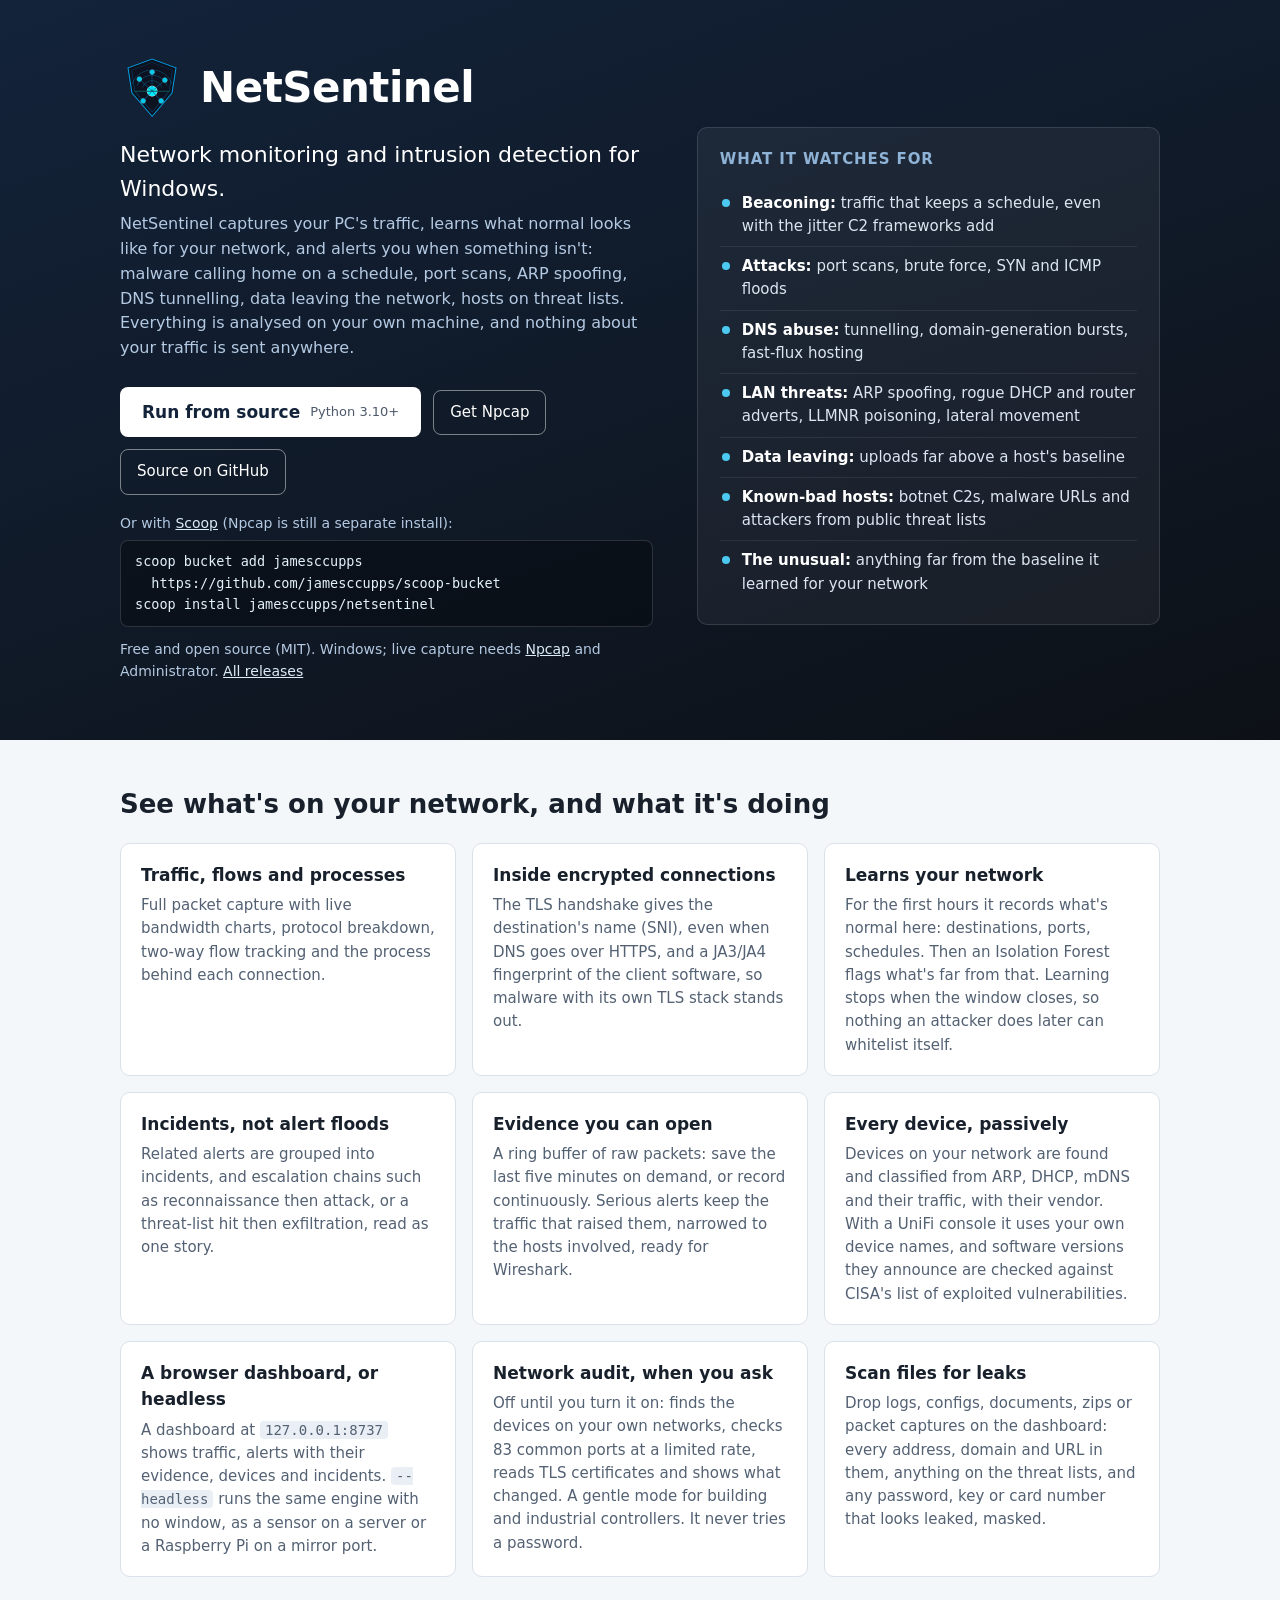
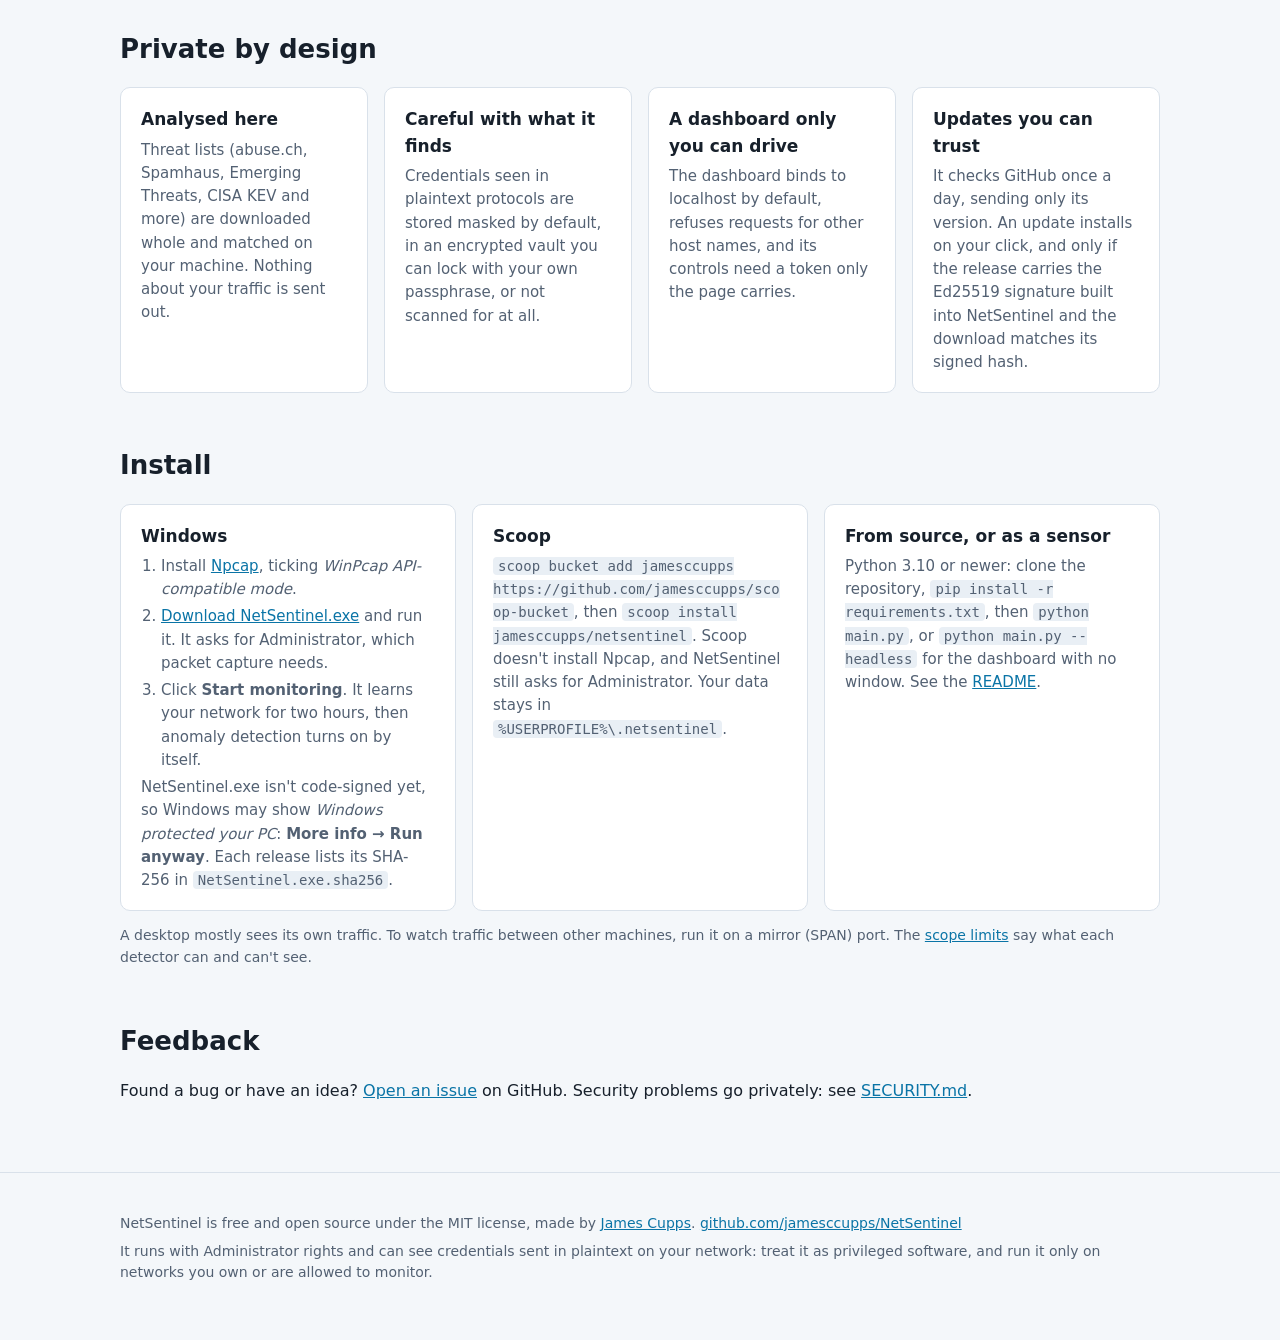
==== site/index.html @ 7d007ed7 "A project page on GitHub Pages NetSentinel was the one app without a website: its siblings each have" ====
<!doctype html>
<html lang="en">
<head>
<meta charset="utf-8">
<meta name="viewport" content="width=device-width, initial-scale=1">
<title>NetSentinel: network monitor and intrusion detection for Windows</title>
<meta name="description" content="NetSentinel is a free, open source network monitor and intrusion detection system for Windows. It captures your traffic, learns what normal looks like and alerts on beaconing, port scans, ARP spoofing, DNS tunnelling, exfiltration and known-bad hosts, with TLS fingerprints, a browser dashboard and PCAP evidence. Everything is analysed on your own machine.">
<link rel="canonical" href="https://jamesccupps.github.io/NetSentinel/">
<meta property="og:type" content="website">
<meta property="og:site_name" content="James Cupps">
<meta property="og:title" content="NetSentinel: network monitor and intrusion detection for Windows">
<meta property="og:description" content="Free and open source: captures your traffic, learns what normal looks like, and alerts on beaconing, scans, spoofing, DNS tunnelling and known-bad hosts. Analysed on your own machine.">
<meta property="og:url" content="https://jamesccupps.github.io/NetSentinel/">
<meta property="og:image" content="https://jamesccupps.github.io/NetSentinel/images/social-preview.png">
<meta property="og:image:width" content="1280">
<meta property="og:image:height" content="640">
<meta property="og:image:alt" content="NetSentinel: network monitor and intrusion detection for Windows">
<meta name="twitter:card" content="summary_large_image">
<link rel="icon" type="image/png" href="images/icon.png">
<link rel="apple-touch-icon" href="images/icon.png">
<meta name="color-scheme" content="light dark">
<script type="application/ld+json">
{
  "@context": "https://schema.org",
  "@type": "SoftwareApplication",
  "name": "NetSentinel",
  "description": "A network monitor and intrusion detection system for Windows: packet capture with protocol, flow and process views, TLS SNI and JA3/JA4 fingerprints, machine-learning anomaly detection on a learned baseline, beaconing detection, rule-based detectors for scans, brute force, floods, DNS tunnelling and exfiltration, LAN threats such as ARP spoofing and rogue DHCP, threat-intelligence feeds matched locally, alert correlation into incidents, PCAP evidence, a browser dashboard and a headless sensor mode.",
  "url": "https://jamesccupps.github.io/NetSentinel/",
  "codeRepository": "https://github.com/jamesccupps/NetSentinel",
  "downloadUrl": "https://github.com/jamesccupps/NetSentinel/releases/latest",
  "applicationCategory": "SecurityApplication",
  "applicationSubCategory": "Intrusion detection",
  "operatingSystem": "Windows",
  "softwareRequirements": "Npcap; Administrator rights for live capture",
  "image": "https://jamesccupps.github.io/NetSentinel/images/social-preview.png",
  "license": "https://opensource.org/licenses/MIT",
  "isAccessibleForFree": true,
  "offers": { "@type": "Offer", "price": "0", "priceCurrency": "USD" },
  "author": { "@type": "Person", "name": "James Cupps", "url": "https://jamesccupps.github.io/" }
}
</script>
<style>
  :root {
    --bg: #f4f7fa; --panel: #ffffff; --text: #17202b; --muted: #536173; --line: #d9e1ea;
    --accent: #0a74a6; --code: #e9eff5; --hero: linear-gradient(160deg, #13233a 0%, #0d1117 100%);
  }
  @media (prefers-color-scheme: dark) {
    :root { --bg: #0f141b; --panel: #171e27; --text: #e3e9f0; --muted: #96a4b5; --line: #263140; --accent: #4cc9f0; --code: #1f2834; }
  }
  * { box-sizing: border-box; }
  html { -webkit-text-size-adjust: 100%; }
  body { margin: 0; background: var(--bg); color: var(--text); font: 16px/1.55 "Segoe UI", system-ui, -apple-system, Ubuntu, "DejaVu Sans", sans-serif; }
  a { color: var(--accent); }
  code { background: var(--code); border-radius: 4px; padding: 1px 5px; font: 14px Consolas, "DejaVu Sans Mono", monospace; overflow-wrap: anywhere; }
  .wrap { max-width: 1080px; margin: 0 auto; padding: 0 20px; }
  header.hero { background: var(--hero); color: #fff; padding: 56px 0 44px; }
  .hero-grid { display: grid; grid-template-columns: minmax(0, 1.15fr) minmax(0, 1fr); gap: 44px; align-items: center; }
  .brand { display: flex; align-items: center; gap: 16px; }
  .brand img { width: 64px; height: 64px; }
  .brand h1 { margin: 0; font-size: 42px; font-weight: 600; letter-spacing: -0.5px; line-height: 1.1; }
  .tagline { font-size: 22px; margin: 18px 0 6px; }
  .facts { color: #b4c9e2; margin: 0 0 26px; }
  .actions { display: flex; flex-wrap: wrap; gap: 12px; align-items: center; }
  .btn { display: inline-flex; align-items: center; gap: 10px; padding: 12px 22px; border-radius: 8px; font-weight: 600;
         text-decoration: none; background: #fff; color: #13233a; font-size: 17px; }
  .btn:hover { background: #e2eef9; }
  .btn.ghost { background: transparent; color: #fff; border: 1px solid rgba(255,255,255,.45); font-weight: 500; font-size: 15px; padding: 10px 16px; }
  .btn.ghost:hover { background: rgba(255,255,255,.1); }
  .btn small { font-weight: 400; opacity: .75; font-size: 13px; }
  .sub { color: #b4c9e2; font-size: 14px; margin-top: 12px; }
  .sub a { color: #dcebf9; }
  .scoop { margin-top: 18px; }
  .scoop p { color: #b4c9e2; font-size: 14px; margin: 0 0 6px; }
  .scoop a { color: #dcebf9; }
  .scoop .cmds { padding: 10px 14px; border-radius: 8px; background: rgba(0,0,0,.3); border: 1px solid rgba(255,255,255,.14); }
  /* One command a line; a long one wraps with a hanging indent, so the URL reads as part of it. */
  .scoop code { display: block; background: none; color: #e3f1fb; padding: 0 0 0 2ch; text-indent: -2ch;
                font: 13.5px/1.6 Consolas, "DejaVu Sans Mono", monospace; }
  .watch { background: rgba(255,255,255,.05); border: 1px solid rgba(255,255,255,.12); border-radius: 10px; padding: 20px 22px; }
  .watch h2 { font-size: 15px; font-weight: 600; text-transform: uppercase; letter-spacing: .06em; color: #8fb3d6; margin: 0 0 12px; }
  .watch ul { list-style: none; margin: 0; padding: 0; }
  .watch li { padding: 8px 0 8px 22px; border-top: 1px solid rgba(255,255,255,.08); position: relative; color: #dbe6f2; font-size: 15px; }
  .watch li:first-child { border-top: 0; }
  .watch li::before { content: ""; position: absolute; left: 2px; top: 15px; width: 8px; height: 8px; border-radius: 50%; background: #4cc9f0; }
  .watch li strong { color: #fff; font-weight: 600; }
  section { padding: 44px 0 8px; }
  h2 { font-size: 26px; margin: 0 0 18px; }
  .grid { display: grid; grid-template-columns: repeat(auto-fit, minmax(250px, 1fr)); gap: 16px; }
  .grid.four { grid-template-columns: repeat(auto-fit, minmax(min(220px, 100%), 1fr)); }
  .card { background: var(--panel); border: 1px solid var(--line); border-radius: 10px; padding: 18px 20px; }
  .card h3 { margin: 0 0 6px; font-size: 17px; }
  .card p { margin: 0; color: var(--muted); font-size: 15px; }
  .card p + p { margin-top: 8px; }
  .note { color: var(--muted); font-size: 14px; margin: 14px 0 0; }
  .install { display: grid; grid-template-columns: repeat(auto-fit, minmax(300px, 1fr)); gap: 16px; }
  .install ol { margin: 6px 0 0; padding-left: 20px; color: var(--muted); font-size: 15px; }
  .install li { margin: 0 0 4px; }
  footer { color: var(--muted); font-size: 14px; padding: 40px 0 50px; border-top: 1px solid var(--line); margin-top: 44px; }
  footer p { margin: 0 0 6px; }
  @media (max-width: 860px) {
    .hero-grid { grid-template-columns: 1fr; }
  }
  @media (max-width: 600px) {
    header.hero { padding: 36px 0 28px; }
    .brand h1 { font-size: 32px; }
    .brand img { width: 52px; height: 52px; }
    .tagline { font-size: 19px; }
  }
</style>
</head>
<body>
<header class="hero">
  <div class="wrap hero-grid">
    <div>
      <div class="brand"><img src="images/icon.png" width="64" height="64" alt=""><h1>NetSentinel</h1></div>
      <p class="tagline">Network monitoring and intrusion detection for Windows.</p>
      <p class="facts">NetSentinel captures your PC's traffic, learns what normal looks like for your network, and alerts you when something isn't: malware calling home on a schedule, port scans, ARP spoofing, DNS tunnelling, data leaving the network, hosts on threat lists. Everything is analysed on your own machine, and nothing about your traffic is sent anywhere.</p>
      <div class="actions">
        <a class="btn" id="primary" href="https://github.com/jamesccupps/NetSentinel/releases/latest/download/NetSentinel.exe">Download for Windows <small id="primary-note">NetSentinel.exe</small></a>
        <a class="btn ghost" href="https://npcap.com/">Get Npcap</a>
        <a class="btn ghost" href="https://github.com/jamesccupps/NetSentinel">Source on GitHub</a>
      </div>
      <div class="scoop">
        <p>Or with <a href="https://scoop.sh">Scoop</a> (Npcap is still a separate install):</p>
        <div class="cmds"><code>scoop bucket add jamesccupps https://github.com/jamesccupps/scoop-bucket</code><code>scoop install jamesccupps/netsentinel</code></div>
      </div>
      <p class="sub"><span id="version">Free and open source (MIT).</span> Windows; live capture needs <a href="https://npcap.com/">Npcap</a> and Administrator. <a href="https://github.com/jamesccupps/NetSentinel/releases">All releases</a></p>
    </div>
    <div class="watch">
      <h2>What it watches for</h2>
      <ul>
        <li><strong>Beaconing:</strong> traffic that keeps a schedule, even with the jitter C2 frameworks add</li>
        <li><strong>Attacks:</strong> port scans, brute force, SYN and ICMP floods</li>
        <li><strong>DNS abuse:</strong> tunnelling, domain-generation bursts, fast-flux hosting</li>
        <li><strong>LAN threats:</strong> ARP spoofing, rogue DHCP and router adverts, LLMNR poisoning, lateral movement</li>
        <li><strong>Data leaving:</strong> uploads far above a host's baseline</li>
        <li><strong>Known-bad hosts:</strong> botnet C2s, malware URLs and attackers from public threat lists</li>
        <li><strong>The unusual:</strong> anything far from the baseline it learned for your network</li>
      </ul>
    </div>
  </div>
</header>

<main class="wrap">
  <section>
    <h2>See what's on your network, and what it's doing</h2>
    <div class="grid">
      <div class="card"><h3>Traffic, flows and processes</h3><p>Full packet capture with live bandwidth charts, protocol breakdown, two-way flow tracking and the process behind each connection.</p></div>
      <div class="card"><h3>Inside encrypted connections</h3><p>The TLS handshake gives the destination's name (SNI), even when DNS goes over HTTPS, and a JA3/JA4 fingerprint of the client software, so malware with its own TLS stack stands out.</p></div>
      <div class="card"><h3>Learns your network</h3><p>For the first hours it records what's normal here: destinations, ports, schedules. Then an Isolation Forest flags what's far from that. Learning stops when the window closes, so nothing an attacker does later can whitelist itself.</p></div>
      <div class="card"><h3>Incidents, not alert floods</h3><p>Related alerts are grouped into incidents, and escalation chains such as reconnaissance then attack, or a threat-list hit then exfiltration, read as one story.</p></div>
      <div class="card"><h3>Evidence you can open</h3><p>A ring buffer of raw packets: save the last five minutes on demand, or record continuously. Serious alerts keep the traffic that raised them, narrowed to the hosts involved, ready for Wireshark.</p></div>
      <div class="card"><h3>Every device, passively</h3><p>Devices on your network are found and classified from ARP, DHCP, mDNS and their traffic, with their vendor. With a UniFi console it uses your own device names, and software versions they announce are checked against CISA's list of exploited vulnerabilities.</p></div>
      <div class="card"><h3>A browser dashboard, or headless</h3><p>A dashboard at <code>127.0.0.1:8737</code> shows traffic, alerts with their evidence, devices and incidents. <code>--headless</code> runs the same engine with no window, as a sensor on a server or a Raspberry Pi on a mirror port.</p></div>
      <div class="card"><h3>Network audit, when you ask</h3><p>Off until you turn it on: finds the devices on your own networks, checks 83 common ports at a limited rate, reads TLS certificates and shows what changed. A gentle mode for building and industrial controllers. It never tries a password.</p></div>
      <div class="card"><h3>Scan files for leaks</h3><p>Drop logs, configs, documents, zips or packet captures on the dashboard: every address, domain and URL in them, anything on the threat lists, and any password, key or card number that looks leaked, masked.</p></div>
    </div>
  </section>

  <section>
    <h2>Private by design</h2>
    <div class="grid four">
      <div class="card"><h3>Analysed here</h3><p>Threat lists (abuse.ch, Spamhaus, Emerging Threats, CISA KEV and more) are downloaded whole and matched on your machine. Nothing about your traffic is sent out.</p></div>
      <div class="card"><h3>Careful with what it finds</h3><p>Credentials seen in plaintext protocols are stored masked by default, in an encrypted vault you can lock with your own passphrase, or not scanned for at all.</p></div>
      <div class="card"><h3>A dashboard only you can drive</h3><p>The dashboard binds to localhost by default, refuses requests for other host names, and its controls need a token only the page carries.</p></div>
      <div class="card"><h3>Updates you can trust</h3><p>It checks GitHub once a day, sending only its version. An update installs on your click, and only if the release carries the Ed25519 signature built into NetSentinel and the download matches its signed hash.</p></div>
    </div>
  </section>

  <section>
    <h2>Install</h2>
    <div class="install">
      <div class="card" id="windows">
        <h3>Windows</h3>
        <ol>
          <li>Install <a href="https://npcap.com/">Npcap</a>, ticking <em>WinPcap API-compatible mode</em>.</li>
          <li><a href="https://github.com/jamesccupps/NetSentinel/releases/latest/download/NetSentinel.exe">Download NetSentinel.exe</a> and run it. It asks for Administrator, which packet capture needs.</li>
          <li>Click <strong>Start monitoring</strong>. It learns your network for two hours, then anomaly detection turns on by itself.</li>
        </ol>
        <p class="note">NetSentinel.exe isn't code-signed yet, so Windows may show <em>Windows protected your PC</em>: <strong>More info → Run anyway</strong>. Each release lists its SHA-256 in <code>NetSentinel.exe.sha256</code>.</p>
      </div>
      <div class="card" id="scoop">
        <h3>Scoop</h3>
        <p><code>scoop bucket add jamesccupps https://github.com/jamesccupps/scoop-bucket</code>, then <code>scoop install jamesccupps/netsentinel</code>. Scoop doesn't install Npcap, and NetSentinel still asks for Administrator. Your data stays in <code>%USERPROFILE%\.netsentinel</code>.</p>
      </div>
      <div class="card" id="source">
        <h3>From source, or as a sensor</h3>
        <p>Python 3.10 or newer: clone the repository, <code>pip install -r requirements.txt</code>, then <code>python main.py</code>, or <code>python main.py --headless</code> for the dashboard with no window. See the <a href="https://github.com/jamesccupps/NetSentinel#quick-start">README</a>.</p>
      </div>
    </div>
    <p class="note">A desktop mostly sees its own traffic. To watch traffic between other machines, run it on a mirror (SPAN) port. The <a href="https://github.com/jamesccupps/NetSentinel#known-scope-limits">scope limits</a> say what each detector can and can't see.</p>
  </section>

  <section>
    <h2>Feedback</h2>
    <p>Found a bug or have an idea? <a href="https://github.com/jamesccupps/NetSentinel/issues">Open an issue</a> on GitHub. Security problems go privately: see <a href="https://github.com/jamesccupps/NetSentinel/blob/main/SECURITY.md">SECURITY.md</a>.</p>
  </section>
</main>

<footer>
  <div class="wrap">
    <p>NetSentinel is free and open source under the MIT license, made by <a href="https://jamesccupps.github.io/">James Cupps</a>. <a href="https://github.com/jamesccupps/NetSentinel">github.com/jamesccupps/NetSentinel</a></p>
    <p>It runs with Administrator rights and can see credentials sent in plaintext on your network: treat it as privileged software, and run it only on networks you own or are allowed to monitor.</p>
  </div>
</footer>

<script>
(function () {
  // The big button is for a Windows PC. Elsewhere it says so, and a phone gets the release page to send to a PC.
  var ua = navigator.userAgent || "";
  var platform = (navigator.userAgentData && navigator.userAgentData.platform) || navigator.platform || "";
  // (an iPad says it's a Mac, but has a touch screen)
  var phone = /Android|iPhone|iPad|iPod/i.test(ua) || (navigator.userAgentData && navigator.userAgentData.mobile) ||
    (/Mac/i.test(platform) && navigator.maxTouchPoints > 1);
  var windows = /Win/i.test(platform + " " + ua) && !phone;
  var primary = document.getElementById("primary"), note = document.getElementById("primary-note");
  if (phone) {
    primary.href = "https://github.com/jamesccupps/NetSentinel/releases/latest";
    primary.firstChild.nodeValue = "Get it for your PC ";
    note.textContent = "Windows";
  } else if (!windows) {
    primary.href = "https://github.com/jamesccupps/NetSentinel#quick-start";
    primary.firstChild.nodeValue = "Run from source ";
    note.textContent = "Python 3.10+";
  }
  // The latest version, from GitHub (the page works without it).
  try {
    fetch("https://api.github.com/repos/jamesccupps/NetSentinel/releases/latest").then(function (r) { return r.ok ? r.json() : null; }).then(function (d) {
      if (d && d.tag_name) document.getElementById("version").textContent = "Version " + d.tag_name.replace(/^v/, "") + ", free and open source (MIT).";
    }).catch(function () {});
  } catch (e) {}
})();
</script>
</body>
</html>
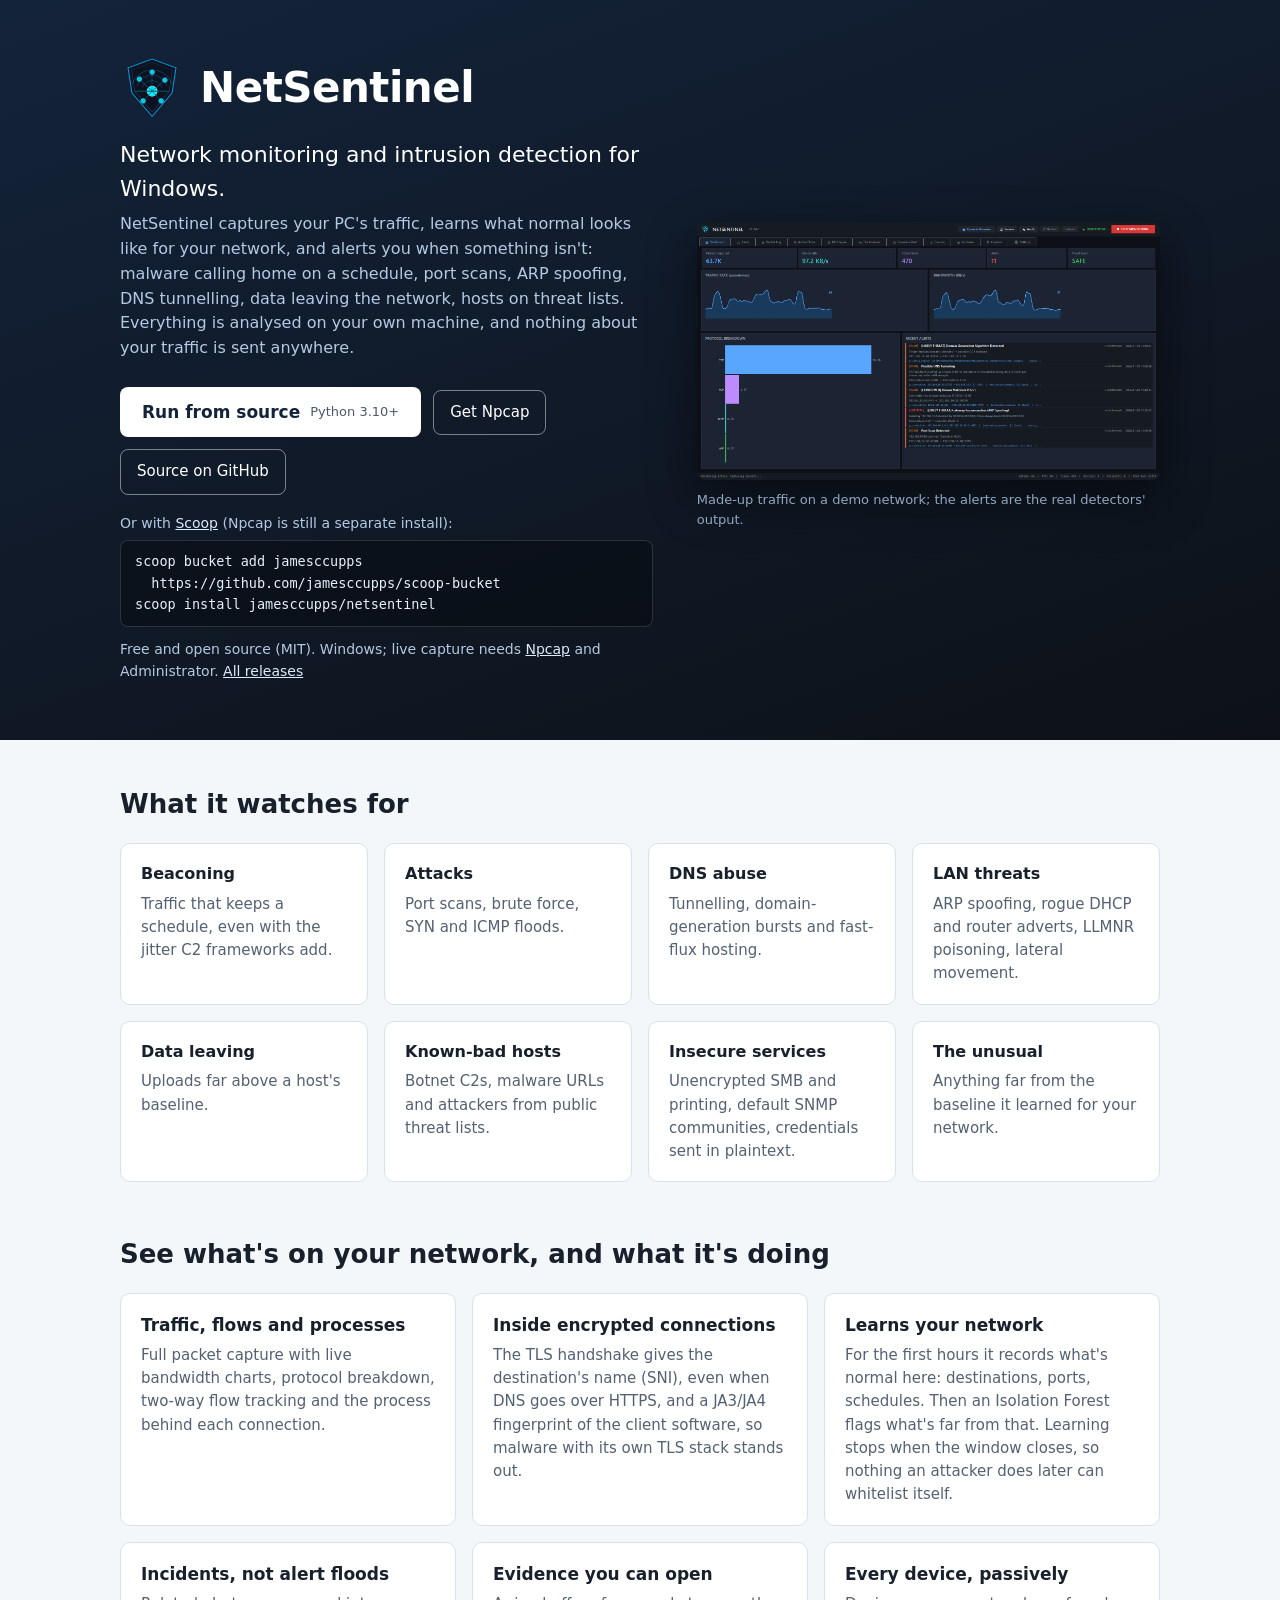
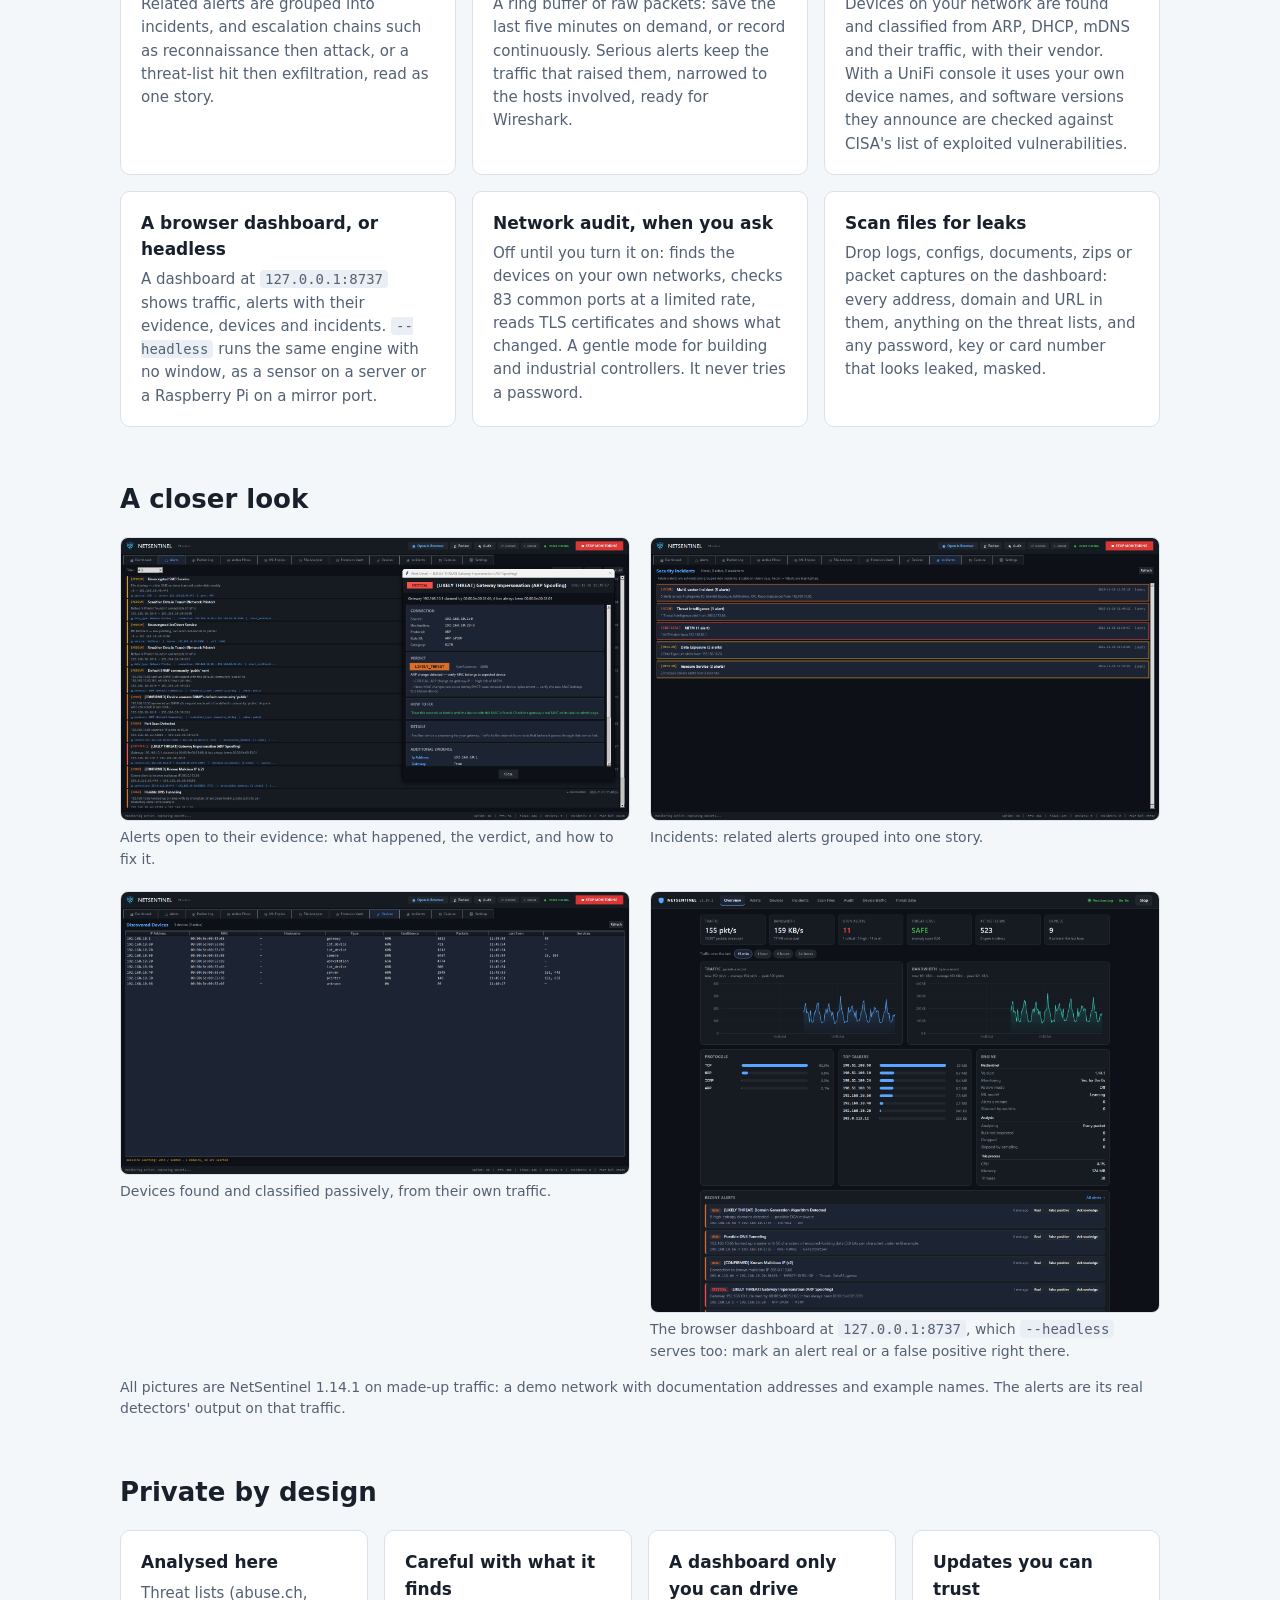
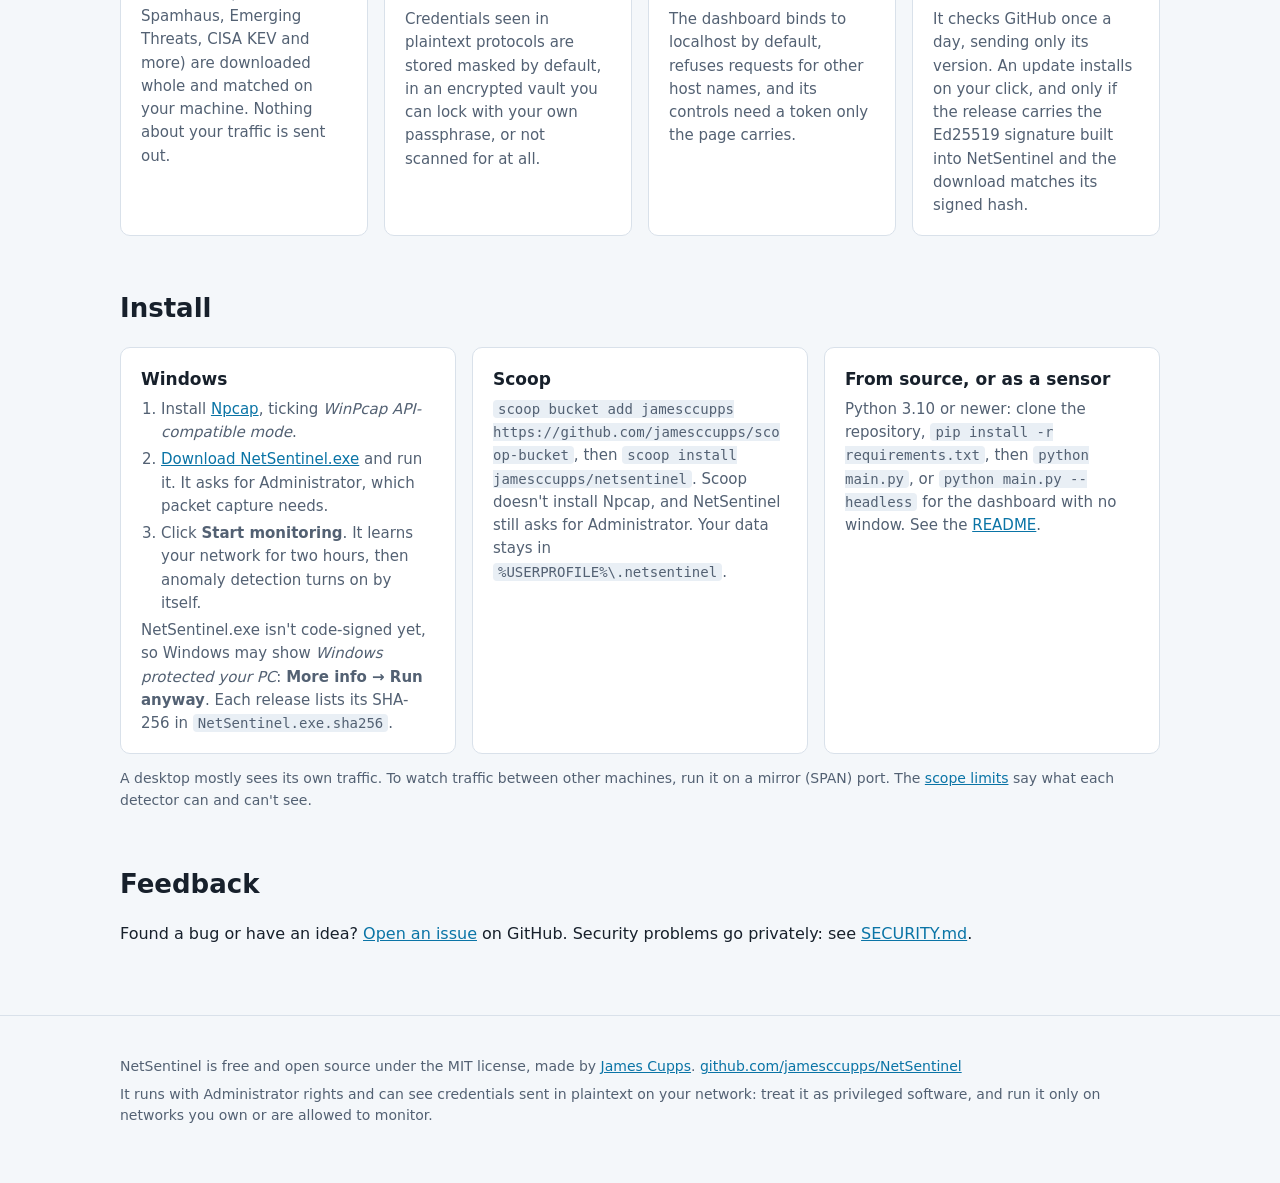
==== commit 995acd67: "Site: the screenshots The page had none: the README's only one was the 1.0 dashboard with nothing ru" ====
--- a/site/index.html
+++ b/site/index.html
@@ -3,8 +3,9 @@
 <head>
 <meta charset="utf-8">
 <meta name="viewport" content="width=device-width, initial-scale=1">
-<title>NetSentinel: network monitor and intrusion detection for Windows</title>
-<meta name="description" content="NetSentinel is a free, open source network monitor and intrusion detection system for Windows. It captures your traffic, learns what normal looks like and alerts on beaconing, port scans, ARP spoofing, DNS tunnelling, exfiltration and known-bad hosts, with TLS fingerprints, a browser dashboard and PCAP evidence. Everything is analysed on your own machine.">
+<title>NetSentinel: network intrusion detection for Windows</title>
+<meta name="description" content="Free, open source network monitor and intrusion detection for Windows: learns your traffic and alerts on beaconing, scans, ARP spoofing and DNS tunnelling.">
+<meta name="theme-color" content="#13233a">
 <link rel="canonical" href="https://jamesccupps.github.io/NetSentinel/">
 <meta property="og:type" content="website">
 <meta property="og:site_name" content="James Cupps">
@@ -33,6 +34,7 @@
   "operatingSystem": "Windows",
   "softwareRequirements": "Npcap; Administrator rights for live capture",
   "image": "https://jamesccupps.github.io/NetSentinel/images/social-preview.png",
+  "screenshot": "https://jamesccupps.github.io/NetSentinel/images/dashboard-dark.png",
   "license": "https://opensource.org/licenses/MIT",
   "isAccessibleForFree": true,
   "offers": { "@type": "Offer", "price": "0", "priceCurrency": "USD" },
@@ -76,14 +78,15 @@
   /* One command a line; a long one wraps with a hanging indent, so the URL reads as part of it. */
   .scoop code { display: block; background: none; color: #e3f1fb; padding: 0 0 0 2ch; text-indent: -2ch;
                 font: 13.5px/1.6 Consolas, "DejaVu Sans Mono", monospace; }
-  .watch { background: rgba(255,255,255,.05); border: 1px solid rgba(255,255,255,.12); border-radius: 10px; padding: 20px 22px; }
-  .watch h2 { font-size: 15px; font-weight: 600; text-transform: uppercase; letter-spacing: .06em; color: #8fb3d6; margin: 0 0 12px; }
-  .watch ul { list-style: none; margin: 0; padding: 0; }
-  .watch li { padding: 8px 0 8px 22px; border-top: 1px solid rgba(255,255,255,.08); position: relative; color: #dbe6f2; font-size: 15px; }
-  .watch li:first-child { border-top: 0; }
-  .watch li::before { content: ""; position: absolute; left: 2px; top: 15px; width: 8px; height: 8px; border-radius: 50%; background: #4cc9f0; }
-  .watch li strong { color: #fff; font-weight: 600; }
+  .demo { margin: 0; }
+  .demo img { width: 100%; height: auto; display: block; border-radius: 8px; box-shadow: 0 18px 50px rgba(0,0,0,.45); }
+  .demo figcaption { color: #8fa7c2; font-size: 13px; margin-top: 10px; }
   section { padding: 44px 0 8px; }
+  .watch .card h3 { font-size: 16px; }
+  .shots { display: grid; grid-template-columns: repeat(auto-fit, minmax(min(420px, 100%), 1fr)); gap: 20px; }
+  .shots figure { margin: 0; }
+  .shots img { width: 100%; height: auto; border-radius: 8px; border: 1px solid var(--line); display: block; }
+  .shots figcaption { color: var(--muted); font-size: 14px; margin-top: 6px; }
   h2 { font-size: 26px; margin: 0 0 18px; }
   .grid { display: grid; grid-template-columns: repeat(auto-fit, minmax(250px, 1fr)); gap: 16px; }
   .grid.four { grid-template-columns: repeat(auto-fit, minmax(min(220px, 100%), 1fr)); }
@@ -126,22 +129,28 @@
       </div>
       <p class="sub"><span id="version">Free and open source (MIT).</span> Windows; live capture needs <a href="https://npcap.com/">Npcap</a> and Administrator. <a href="https://github.com/jamesccupps/NetSentinel/releases">All releases</a></p>
     </div>
-    <div class="watch">
-      <h2>What it watches for</h2>
-      <ul>
-        <li><strong>Beaconing:</strong> traffic that keeps a schedule, even with the jitter C2 frameworks add</li>
-        <li><strong>Attacks:</strong> port scans, brute force, SYN and ICMP floods</li>
-        <li><strong>DNS abuse:</strong> tunnelling, domain-generation bursts, fast-flux hosting</li>
-        <li><strong>LAN threats:</strong> ARP spoofing, rogue DHCP and router adverts, LLMNR poisoning, lateral movement</li>
-        <li><strong>Data leaving:</strong> uploads far above a host's baseline</li>
-        <li><strong>Known-bad hosts:</strong> botnet C2s, malware URLs and attackers from public threat lists</li>
-        <li><strong>The unusual:</strong> anything far from the baseline it learned for your network</li>
-      </ul>
-    </div>
+    <figure class="demo">
+      <img src="images/dashboard-dark.png" width="1800" height="1000" alt="NetSentinel's dashboard while monitoring: packets, bandwidth, active flows and alert counts, traffic and bandwidth charts, the protocol breakdown, and recent alerts for DGA domains, DNS tunnelling, a known malicious IP, ARP spoofing and a port scan">
+      <figcaption>Made-up traffic on a demo network; the alerts are the real detectors' output.</figcaption>
+    </figure>
   </div>
 </header>
 
 <main class="wrap">
+  <section class="watch">
+    <h2>What it watches for</h2>
+    <div class="grid four">
+      <div class="card"><h3>Beaconing</h3><p>Traffic that keeps a schedule, even with the jitter C2 frameworks add.</p></div>
+      <div class="card"><h3>Attacks</h3><p>Port scans, brute force, SYN and ICMP floods.</p></div>
+      <div class="card"><h3>DNS abuse</h3><p>Tunnelling, domain-generation bursts and fast-flux hosting.</p></div>
+      <div class="card"><h3>LAN threats</h3><p>ARP spoofing, rogue DHCP and router adverts, LLMNR poisoning, lateral movement.</p></div>
+      <div class="card"><h3>Data leaving</h3><p>Uploads far above a host's baseline.</p></div>
+      <div class="card"><h3>Known-bad hosts</h3><p>Botnet C2s, malware URLs and attackers from public threat lists.</p></div>
+      <div class="card"><h3>Insecure services</h3><p>Unencrypted SMB and printing, default SNMP communities, credentials sent in plaintext.</p></div>
+      <div class="card"><h3>The unusual</h3><p>Anything far from the baseline it learned for your network.</p></div>
+    </div>
+  </section>
+
   <section>
     <h2>See what's on your network, and what it's doing</h2>
     <div class="grid">
@@ -155,6 +164,17 @@
       <div class="card"><h3>Network audit, when you ask</h3><p>Off until you turn it on: finds the devices on your own networks, checks 83 common ports at a limited rate, reads TLS certificates and shows what changed. A gentle mode for building and industrial controllers. It never tries a password.</p></div>
       <div class="card"><h3>Scan files for leaks</h3><p>Drop logs, configs, documents, zips or packet captures on the dashboard: every address, domain and URL in them, anything on the threat lists, and any password, key or card number that looks leaked, masked.</p></div>
     </div>
+  </section>
+
+  <section>
+    <h2>A closer look</h2>
+    <div class="shots">
+      <figure><img src="images/alerts.png" width="1800" height="1000" alt="The Alerts tab with an ARP spoofing alert opened: the connection, a likely-threat verdict, how to fix it, and the evidence" loading="lazy"><figcaption>Alerts open to their evidence: what happened, the verdict, and how to fix it.</figcaption></figure>
+      <figure><img src="images/incidents.png" width="1800" height="1000" alt="The Incidents tab: a multi-vector incident of five alerts, a threat-intelligence hit, a man-in-the-middle alert and two lower-severity groups" loading="lazy"><figcaption>Incidents: related alerts grouped into one story.</figcaption></figure>
+      <figure><img src="images/devices.png" width="1800" height="1000" alt="The Devices tab: nine devices on the demo network with their addresses, type (gateway, camera, printer, server, workstation, IoT), confidence and services" loading="lazy"><figcaption>Devices found and classified passively, from their own traffic.</figcaption></figure>
+      <figure><img src="images/browser-dashboard.png" width="1800" height="1490" alt="The browser dashboard: traffic and bandwidth charts over time, protocols, top talkers, the engine's own CPU and memory, and recent alerts with Real, False positive and Acknowledge buttons" loading="lazy"><figcaption>The browser dashboard at <code>127.0.0.1:8737</code>, which <code>--headless</code> serves too: mark an alert real or a false positive right there.</figcaption></figure>
+    </div>
+    <p class="note">All pictures are NetSentinel 1.14.1 on made-up traffic: a demo network with documentation addresses and example names. The alerts are its real detectors' output on that traffic.</p>
   </section>
 
   <section>
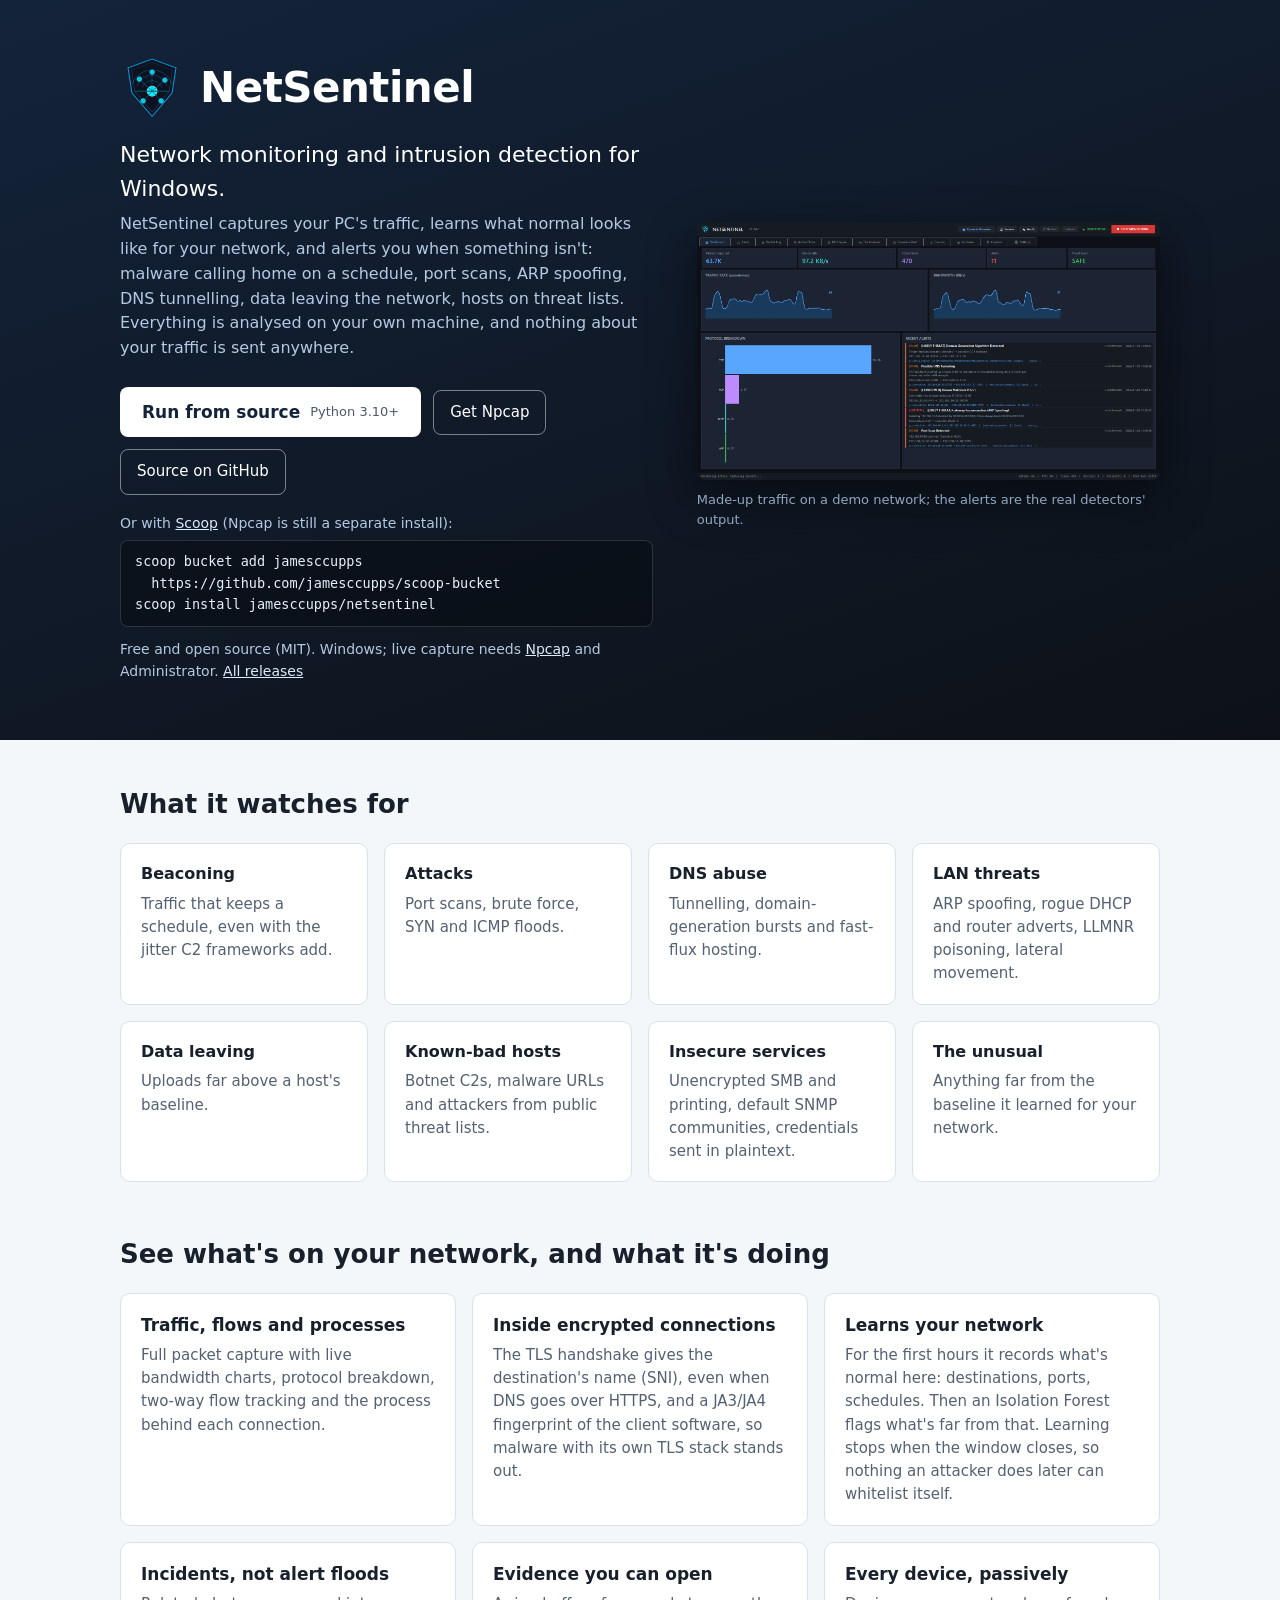
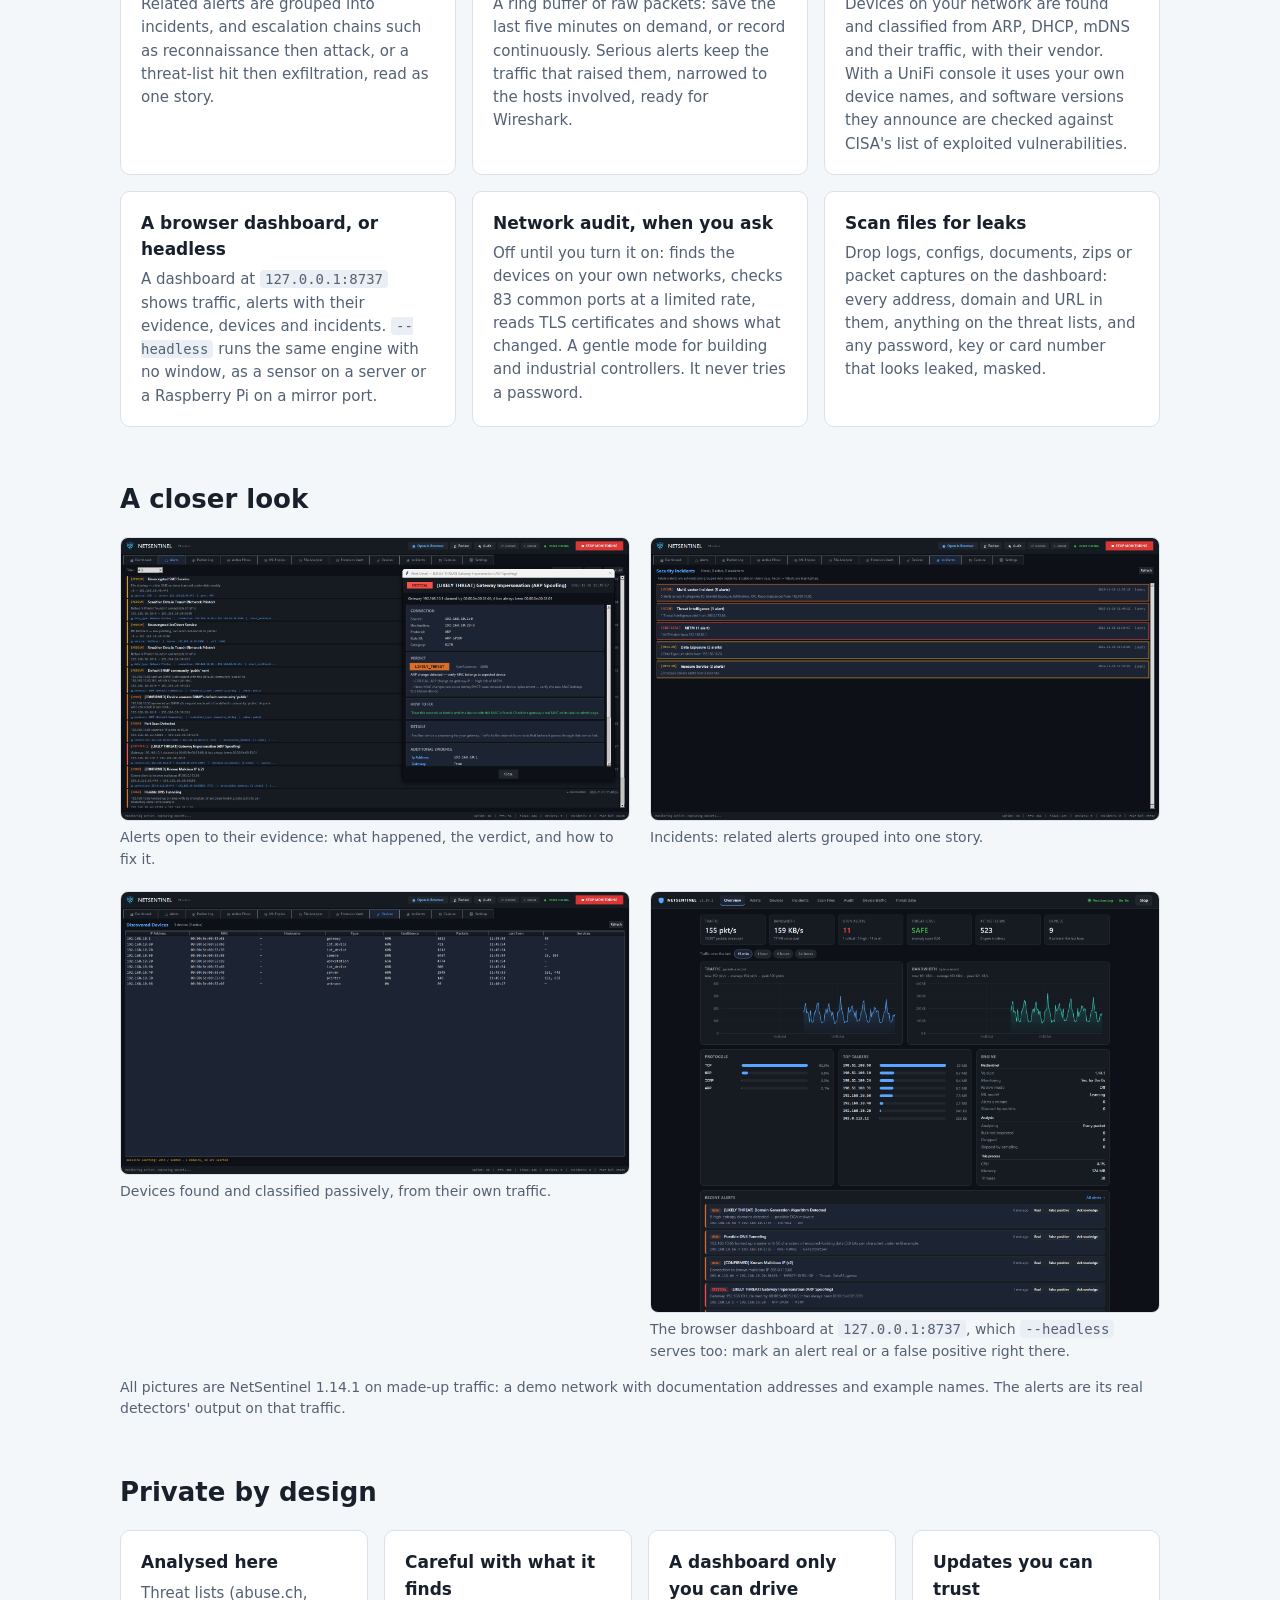
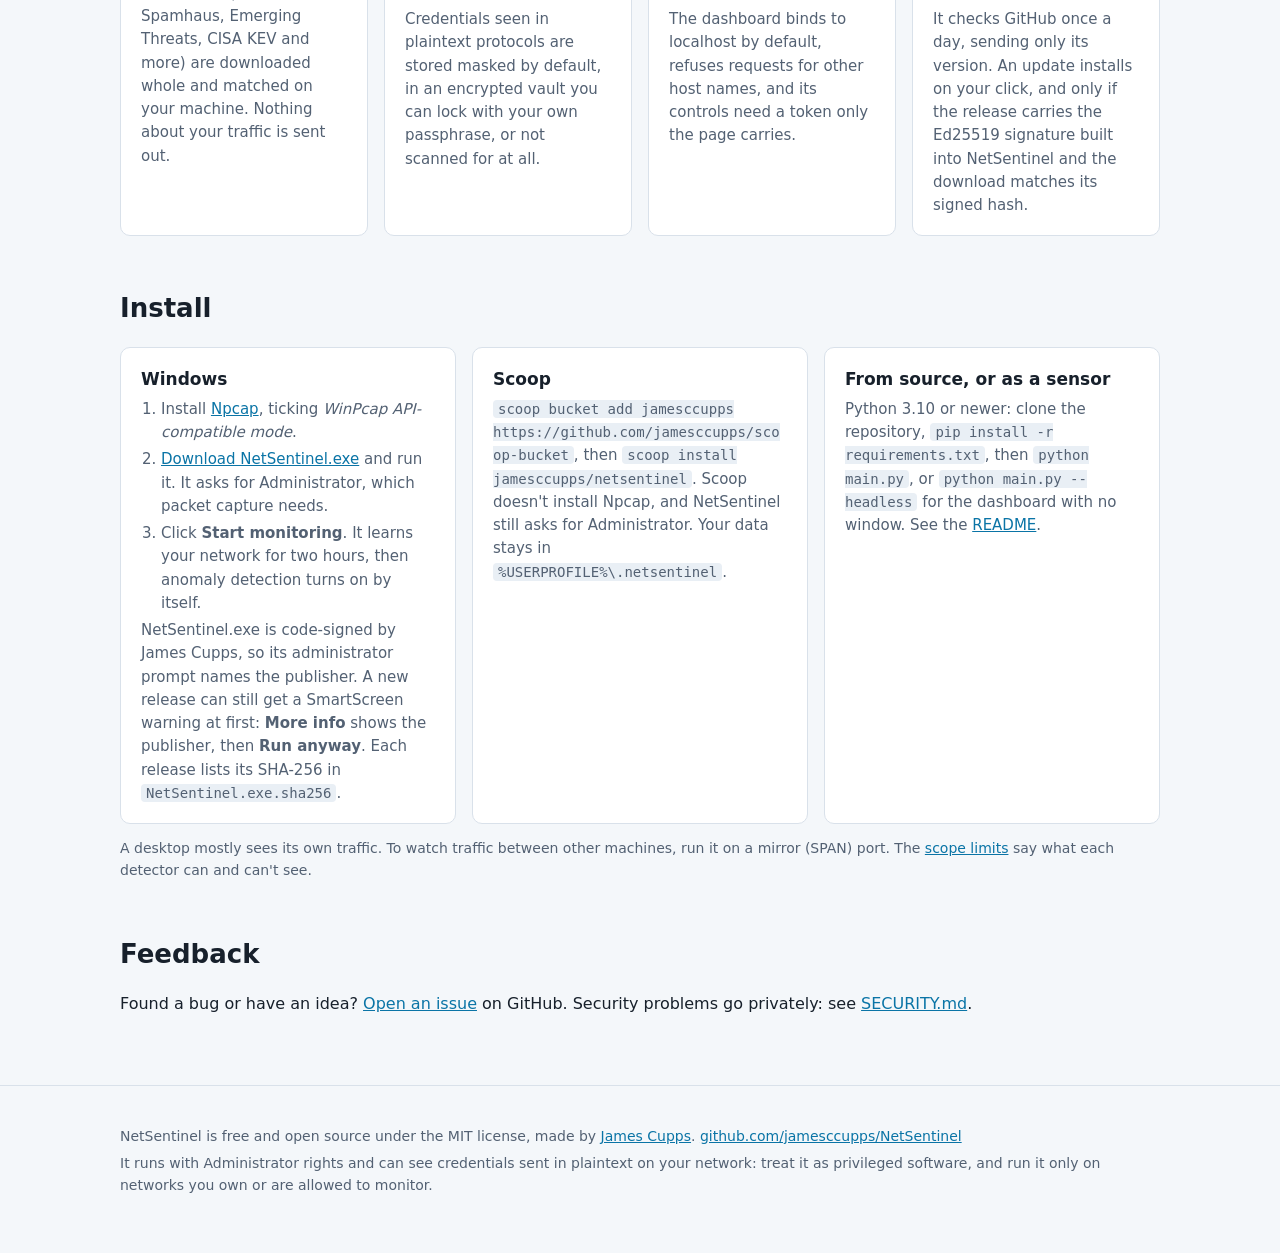
==== commit 1dc36159: "Site: NetSentinel.exe is code-signed (1.14.2) Co-Authored-By: Claude Opus 5.5 <noreply@anthropic.com" ====
--- a/site/index.html
+++ b/site/index.html
@@ -197,7 +197,7 @@
           <li><a href="https://github.com/jamesccupps/NetSentinel/releases/latest/download/NetSentinel.exe">Download NetSentinel.exe</a> and run it. It asks for Administrator, which packet capture needs.</li>
           <li>Click <strong>Start monitoring</strong>. It learns your network for two hours, then anomaly detection turns on by itself.</li>
         </ol>
-        <p class="note">NetSentinel.exe isn't code-signed yet, so Windows may show <em>Windows protected your PC</em>: <strong>More info → Run anyway</strong>. Each release lists its SHA-256 in <code>NetSentinel.exe.sha256</code>.</p>
+        <p class="note">NetSentinel.exe is code-signed by James Cupps, so its administrator prompt names the publisher. A new release can still get a SmartScreen warning at first: <strong>More info</strong> shows the publisher, then <strong>Run anyway</strong>. Each release lists its SHA-256 in <code>NetSentinel.exe.sha256</code>.</p>
       </div>
       <div class="card" id="scoop">
         <h3>Scoop</h3>
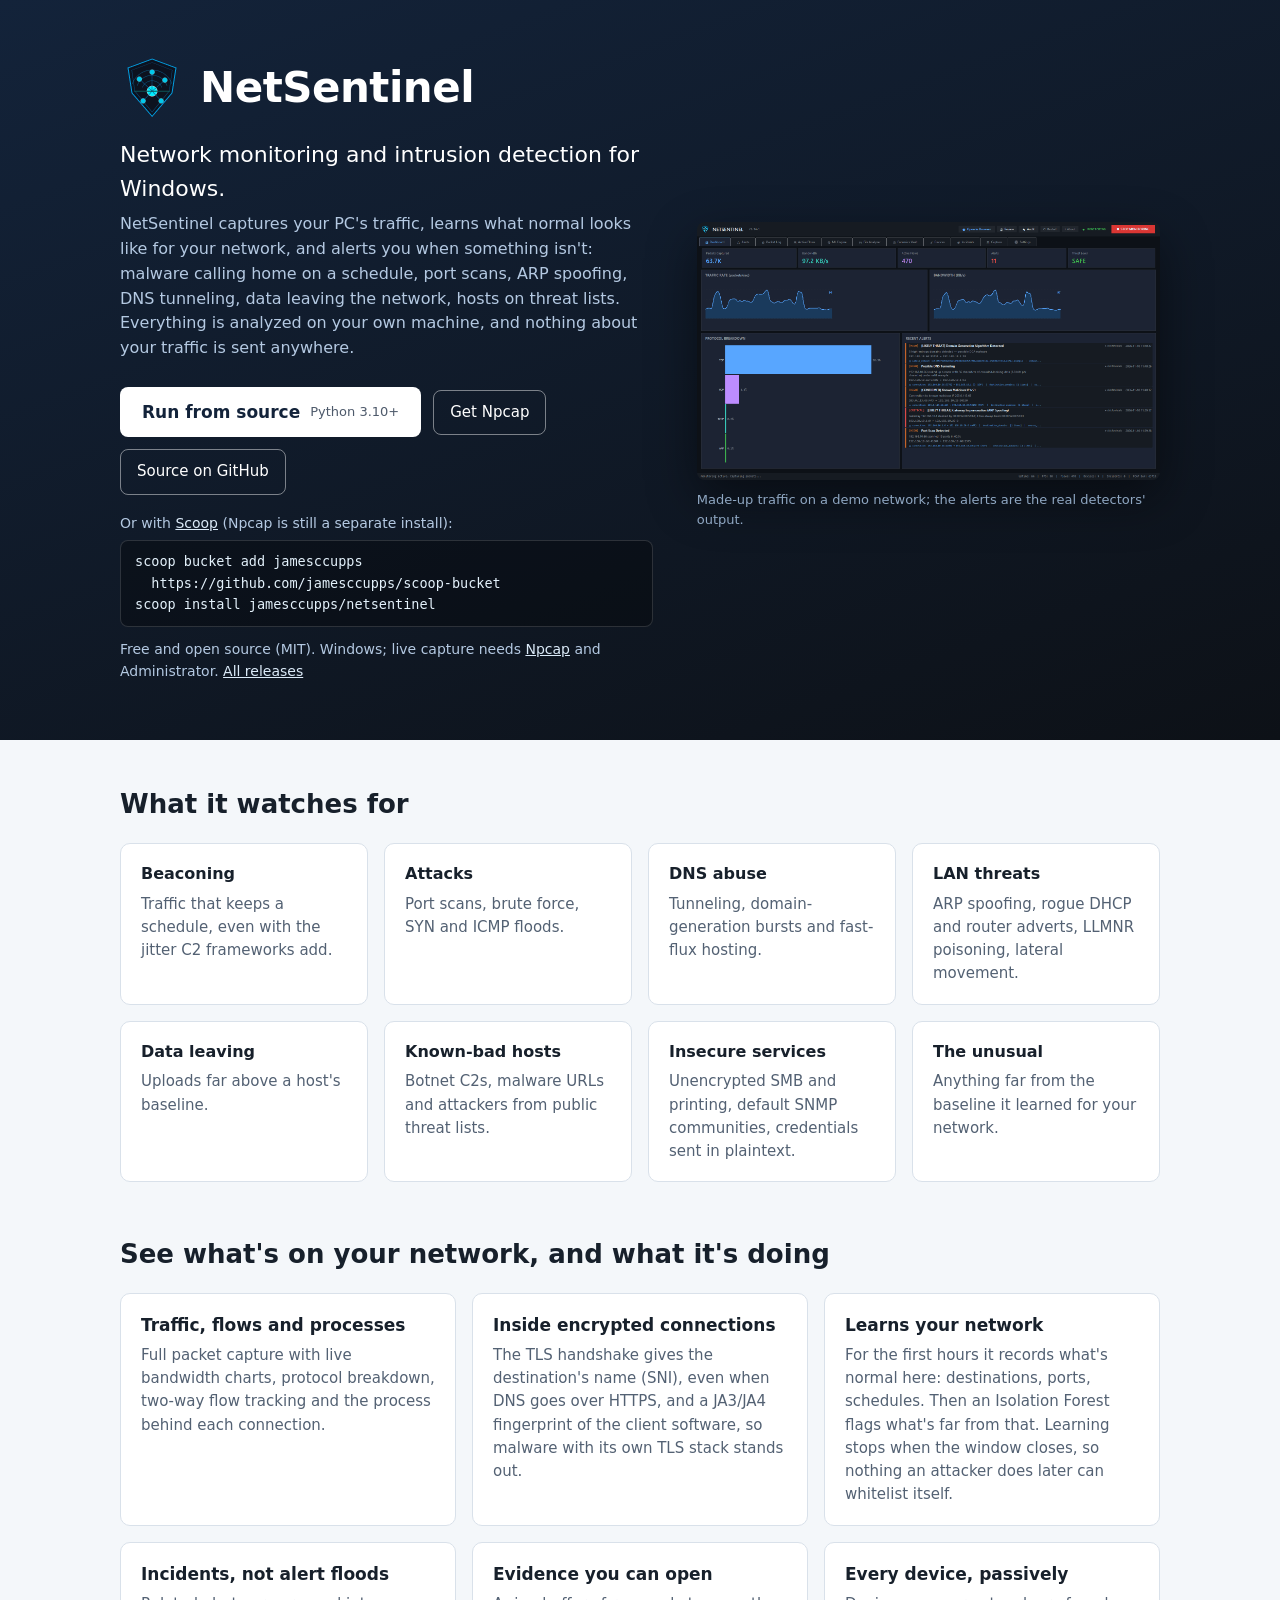
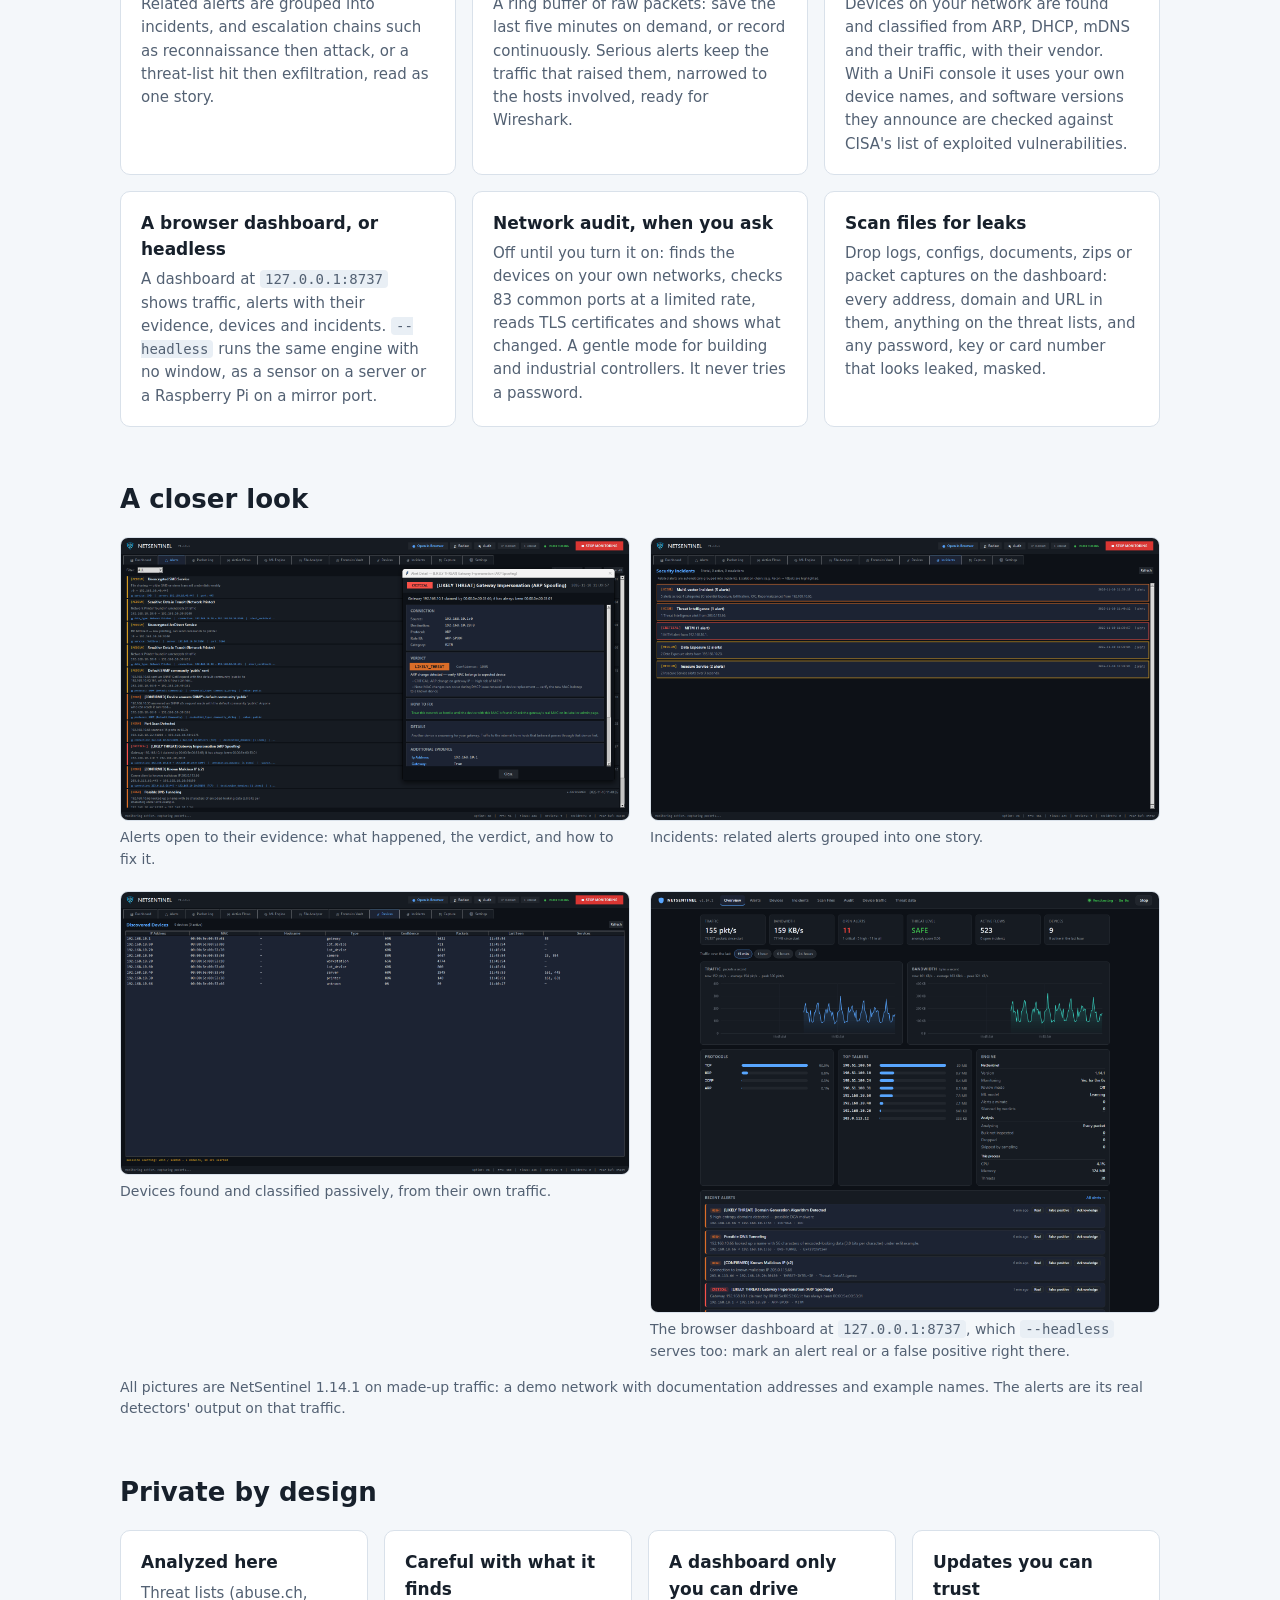
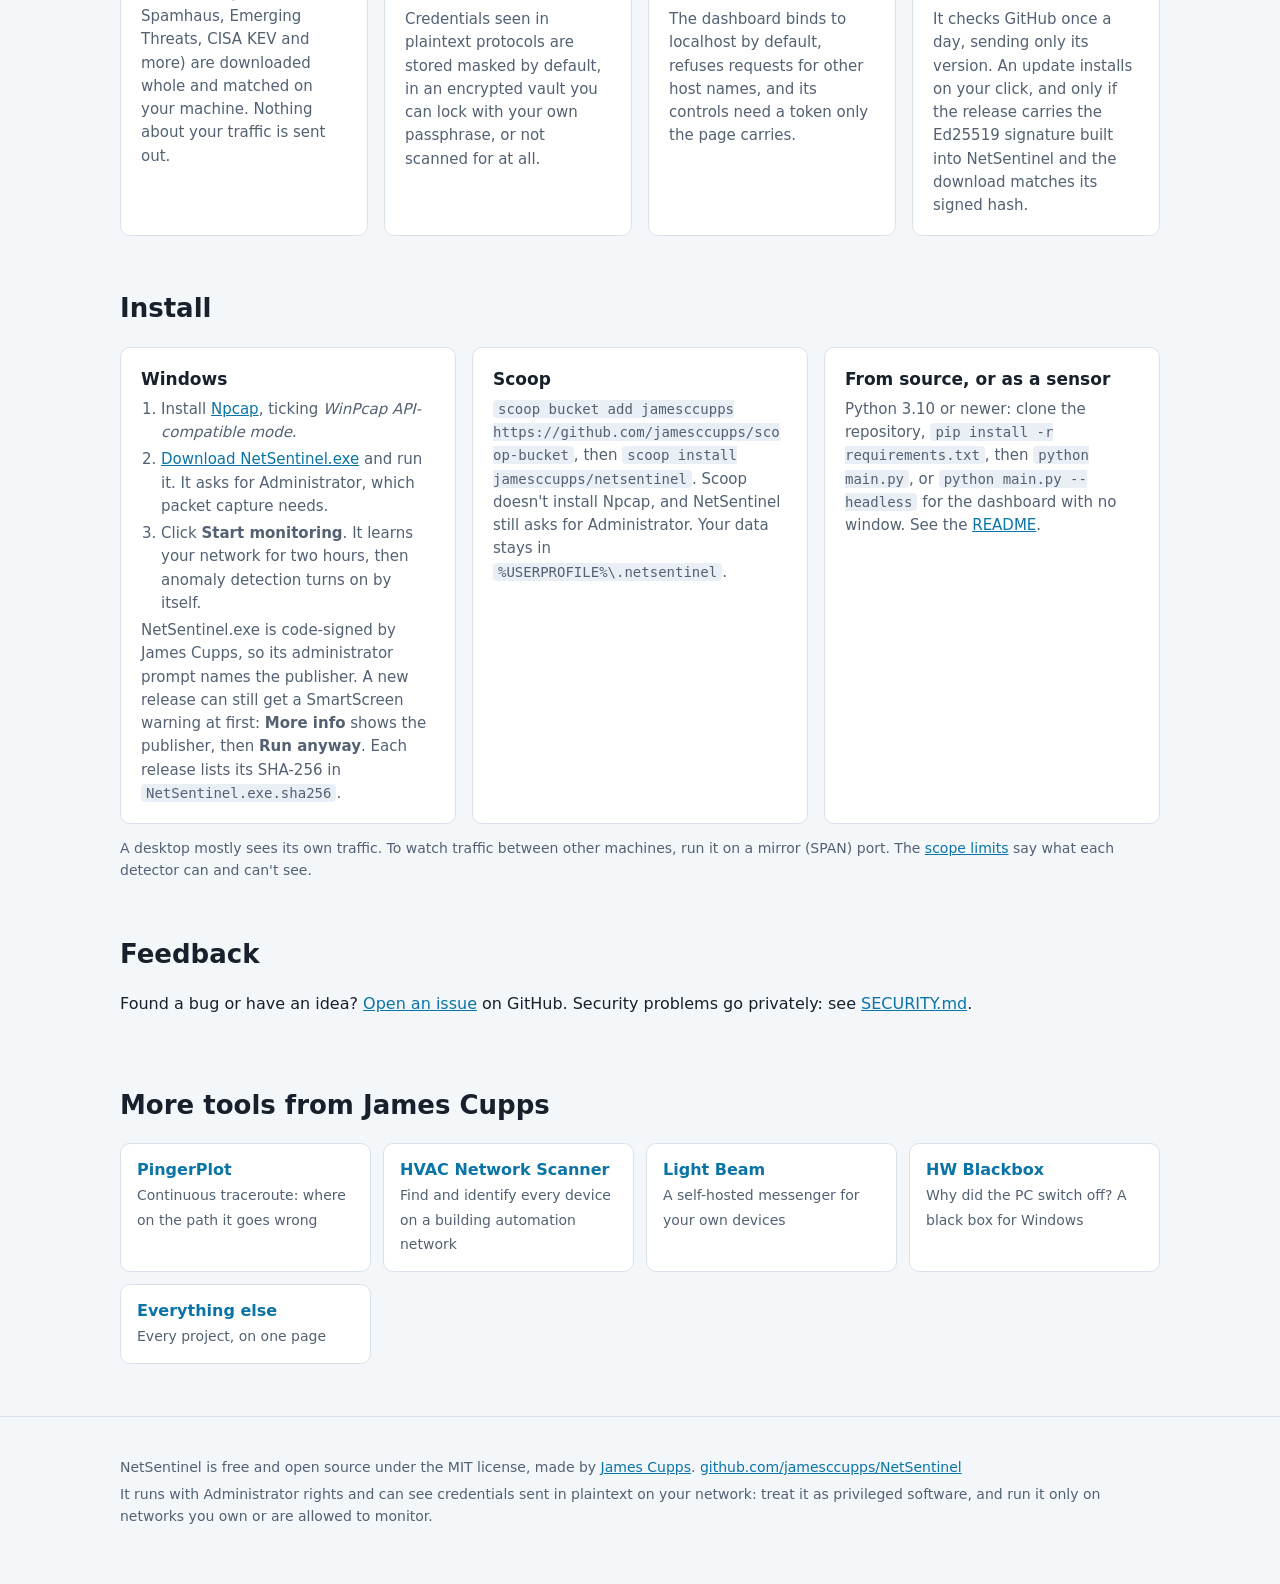
==== commit 72c7f132: "Tidy the repository root: tests/ and docs/; README and page polish The root held 65 files, 50 of the" ====
--- a/site/index.html
+++ b/site/index.html
@@ -4,13 +4,13 @@
 <meta charset="utf-8">
 <meta name="viewport" content="width=device-width, initial-scale=1">
 <title>NetSentinel: network intrusion detection for Windows</title>
-<meta name="description" content="Free, open source network monitor and intrusion detection for Windows: learns your traffic and alerts on beaconing, scans, ARP spoofing and DNS tunnelling.">
+<meta name="description" content="Free, open source network monitor and intrusion detection for Windows: learns your traffic and alerts on beaconing, scans, ARP spoofing and DNS tunneling.">
 <meta name="theme-color" content="#13233a">
 <link rel="canonical" href="https://jamesccupps.github.io/NetSentinel/">
 <meta property="og:type" content="website">
 <meta property="og:site_name" content="James Cupps">
 <meta property="og:title" content="NetSentinel: network monitor and intrusion detection for Windows">
-<meta property="og:description" content="Free and open source: captures your traffic, learns what normal looks like, and alerts on beaconing, scans, spoofing, DNS tunnelling and known-bad hosts. Analysed on your own machine.">
+<meta property="og:description" content="Free and open source: captures your traffic, learns what normal looks like, and alerts on beaconing, scans, spoofing, DNS tunneling and known-bad hosts. Analyzed on your own machine.">
 <meta property="og:url" content="https://jamesccupps.github.io/NetSentinel/">
 <meta property="og:image" content="https://jamesccupps.github.io/NetSentinel/images/social-preview.png">
 <meta property="og:image:width" content="1280">
@@ -109,6 +109,14 @@
     .brand img { width: 52px; height: 52px; }
     .tagline { font-size: 19px; }
   }
+
+  /* More tools from James Cupps */
+  .jc-more-grid { display: grid; grid-template-columns: repeat(auto-fit, minmax(220px, 1fr)); gap: 12px; }
+  .jc-more-grid a { display: block; text-decoration: none; background: var(--panel, var(--card, transparent)); border: 1px solid var(--line, rgba(127,127,127,.3));
+                    border-radius: 10px; padding: 14px 16px; color: var(--text, inherit); }
+  .jc-more-grid a:hover { border-color: var(--accent, currentColor); }
+  .jc-more-grid b { display: block; color: var(--accent, inherit); }
+  .jc-more-grid span { color: var(--muted, inherit); font-size: 14px; }
 </style>
 </head>
 <body>
@@ -117,7 +125,7 @@
     <div>
       <div class="brand"><img src="images/icon.png" width="64" height="64" alt=""><h1>NetSentinel</h1></div>
       <p class="tagline">Network monitoring and intrusion detection for Windows.</p>
-      <p class="facts">NetSentinel captures your PC's traffic, learns what normal looks like for your network, and alerts you when something isn't: malware calling home on a schedule, port scans, ARP spoofing, DNS tunnelling, data leaving the network, hosts on threat lists. Everything is analysed on your own machine, and nothing about your traffic is sent anywhere.</p>
+      <p class="facts">NetSentinel captures your PC's traffic, learns what normal looks like for your network, and alerts you when something isn't: malware calling home on a schedule, port scans, ARP spoofing, DNS tunneling, data leaving the network, hosts on threat lists. Everything is analyzed on your own machine, and nothing about your traffic is sent anywhere.</p>
       <div class="actions">
         <a class="btn" id="primary" href="https://github.com/jamesccupps/NetSentinel/releases/latest/download/NetSentinel.exe">Download for Windows <small id="primary-note">NetSentinel.exe</small></a>
         <a class="btn ghost" href="https://npcap.com/">Get Npcap</a>
@@ -130,7 +138,7 @@
       <p class="sub"><span id="version">Free and open source (MIT).</span> Windows; live capture needs <a href="https://npcap.com/">Npcap</a> and Administrator. <a href="https://github.com/jamesccupps/NetSentinel/releases">All releases</a></p>
     </div>
     <figure class="demo">
-      <img src="images/dashboard-dark.png" width="1800" height="1000" alt="NetSentinel's dashboard while monitoring: packets, bandwidth, active flows and alert counts, traffic and bandwidth charts, the protocol breakdown, and recent alerts for DGA domains, DNS tunnelling, a known malicious IP, ARP spoofing and a port scan">
+      <img src="images/dashboard-dark.png" width="1800" height="1000" alt="NetSentinel's dashboard while monitoring: packets, bandwidth, active flows and alert counts, traffic and bandwidth charts, the protocol breakdown, and recent alerts for DGA domains, DNS tunneling, a known malicious IP, ARP spoofing and a port scan">
       <figcaption>Made-up traffic on a demo network; the alerts are the real detectors' output.</figcaption>
     </figure>
   </div>
@@ -142,7 +150,7 @@
     <div class="grid four">
       <div class="card"><h3>Beaconing</h3><p>Traffic that keeps a schedule, even with the jitter C2 frameworks add.</p></div>
       <div class="card"><h3>Attacks</h3><p>Port scans, brute force, SYN and ICMP floods.</p></div>
-      <div class="card"><h3>DNS abuse</h3><p>Tunnelling, domain-generation bursts and fast-flux hosting.</p></div>
+      <div class="card"><h3>DNS abuse</h3><p>Tunneling, domain-generation bursts and fast-flux hosting.</p></div>
       <div class="card"><h3>LAN threats</h3><p>ARP spoofing, rogue DHCP and router adverts, LLMNR poisoning, lateral movement.</p></div>
       <div class="card"><h3>Data leaving</h3><p>Uploads far above a host's baseline.</p></div>
       <div class="card"><h3>Known-bad hosts</h3><p>Botnet C2s, malware URLs and attackers from public threat lists.</p></div>
@@ -180,7 +188,7 @@
   <section>
     <h2>Private by design</h2>
     <div class="grid four">
-      <div class="card"><h3>Analysed here</h3><p>Threat lists (abuse.ch, Spamhaus, Emerging Threats, CISA KEV and more) are downloaded whole and matched on your machine. Nothing about your traffic is sent out.</p></div>
+      <div class="card"><h3>Analyzed here</h3><p>Threat lists (abuse.ch, Spamhaus, Emerging Threats, CISA KEV and more) are downloaded whole and matched on your machine. Nothing about your traffic is sent out.</p></div>
       <div class="card"><h3>Careful with what it finds</h3><p>Credentials seen in plaintext protocols are stored masked by default, in an encrypted vault you can lock with your own passphrase, or not scanned for at all.</p></div>
       <div class="card"><h3>A dashboard only you can drive</h3><p>The dashboard binds to localhost by default, refuses requests for other host names, and its controls need a token only the page carries.</p></div>
       <div class="card"><h3>Updates you can trust</h3><p>It checks GitHub once a day, sending only its version. An update installs on your click, and only if the release carries the Ed25519 signature built into NetSentinel and the download matches its signed hash.</p></div>
@@ -214,6 +222,17 @@
   <section>
     <h2>Feedback</h2>
     <p>Found a bug or have an idea? <a href="https://github.com/jamesccupps/NetSentinel/issues">Open an issue</a> on GitHub. Security problems go privately: see <a href="https://github.com/jamesccupps/NetSentinel/blob/main/SECURITY.md">SECURITY.md</a>.</p>
+  </section>
+
+  <section aria-labelledby="jc-more">
+    <h2 id="jc-more">More tools from James Cupps</h2>
+    <div class="jc-more-grid">
+      <a href="https://jamesccupps.github.io/PingerPlot/"><b>PingerPlot</b><span>Continuous traceroute: where on the path it goes wrong</span></a>
+      <a href="https://jamesccupps.github.io/HVAC-Network-Scanner/"><b>HVAC Network Scanner</b><span>Find and identify every device on a building automation network</span></a>
+      <a href="https://jamesccupps.github.io/Light-Beam/"><b>Light Beam</b><span>A self-hosted messenger for your own devices</span></a>
+      <a href="https://jamesccupps.github.io/HW-Blackbox/"><b>HW Blackbox</b><span>Why did the PC switch off? A black box for Windows</span></a>
+      <a href="https://jamesccupps.github.io/"><b>Everything else</b><span>Every project, on one page</span></a>
+    </div>
   </section>
 </main>
 
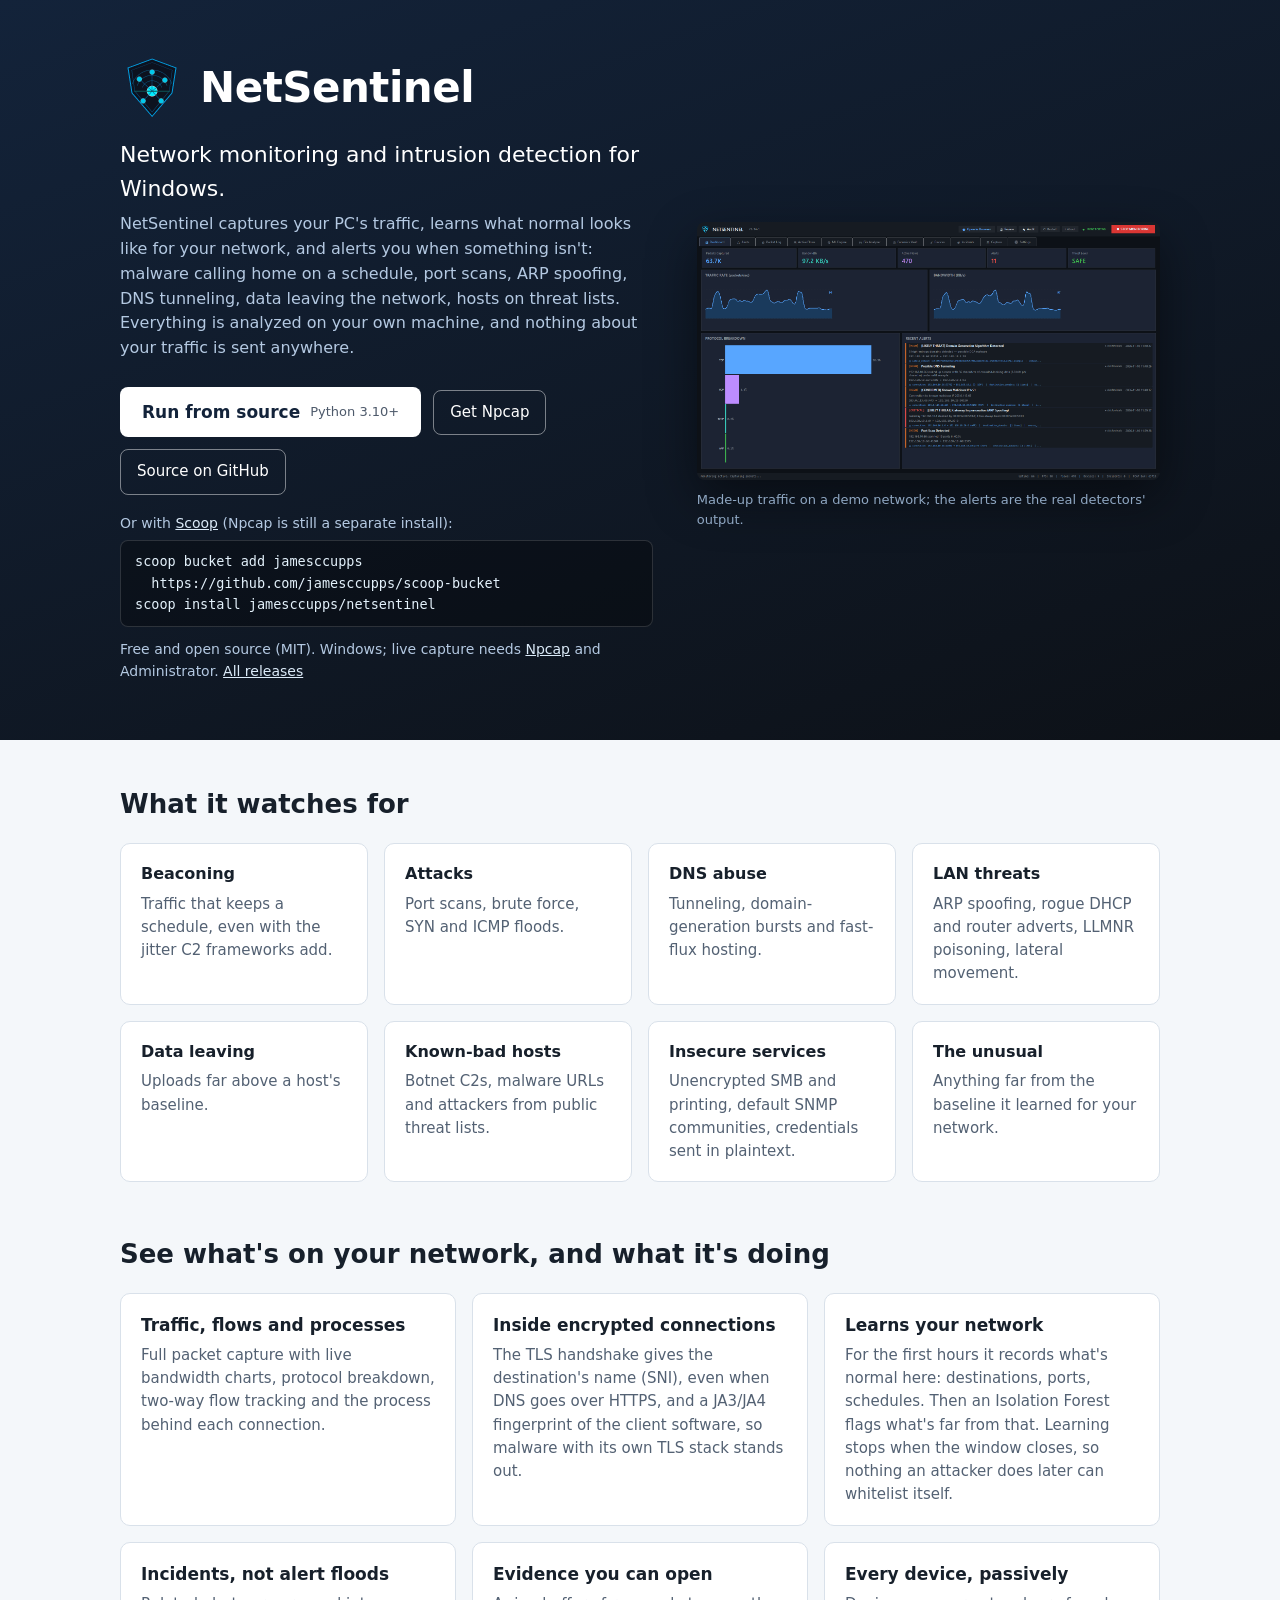
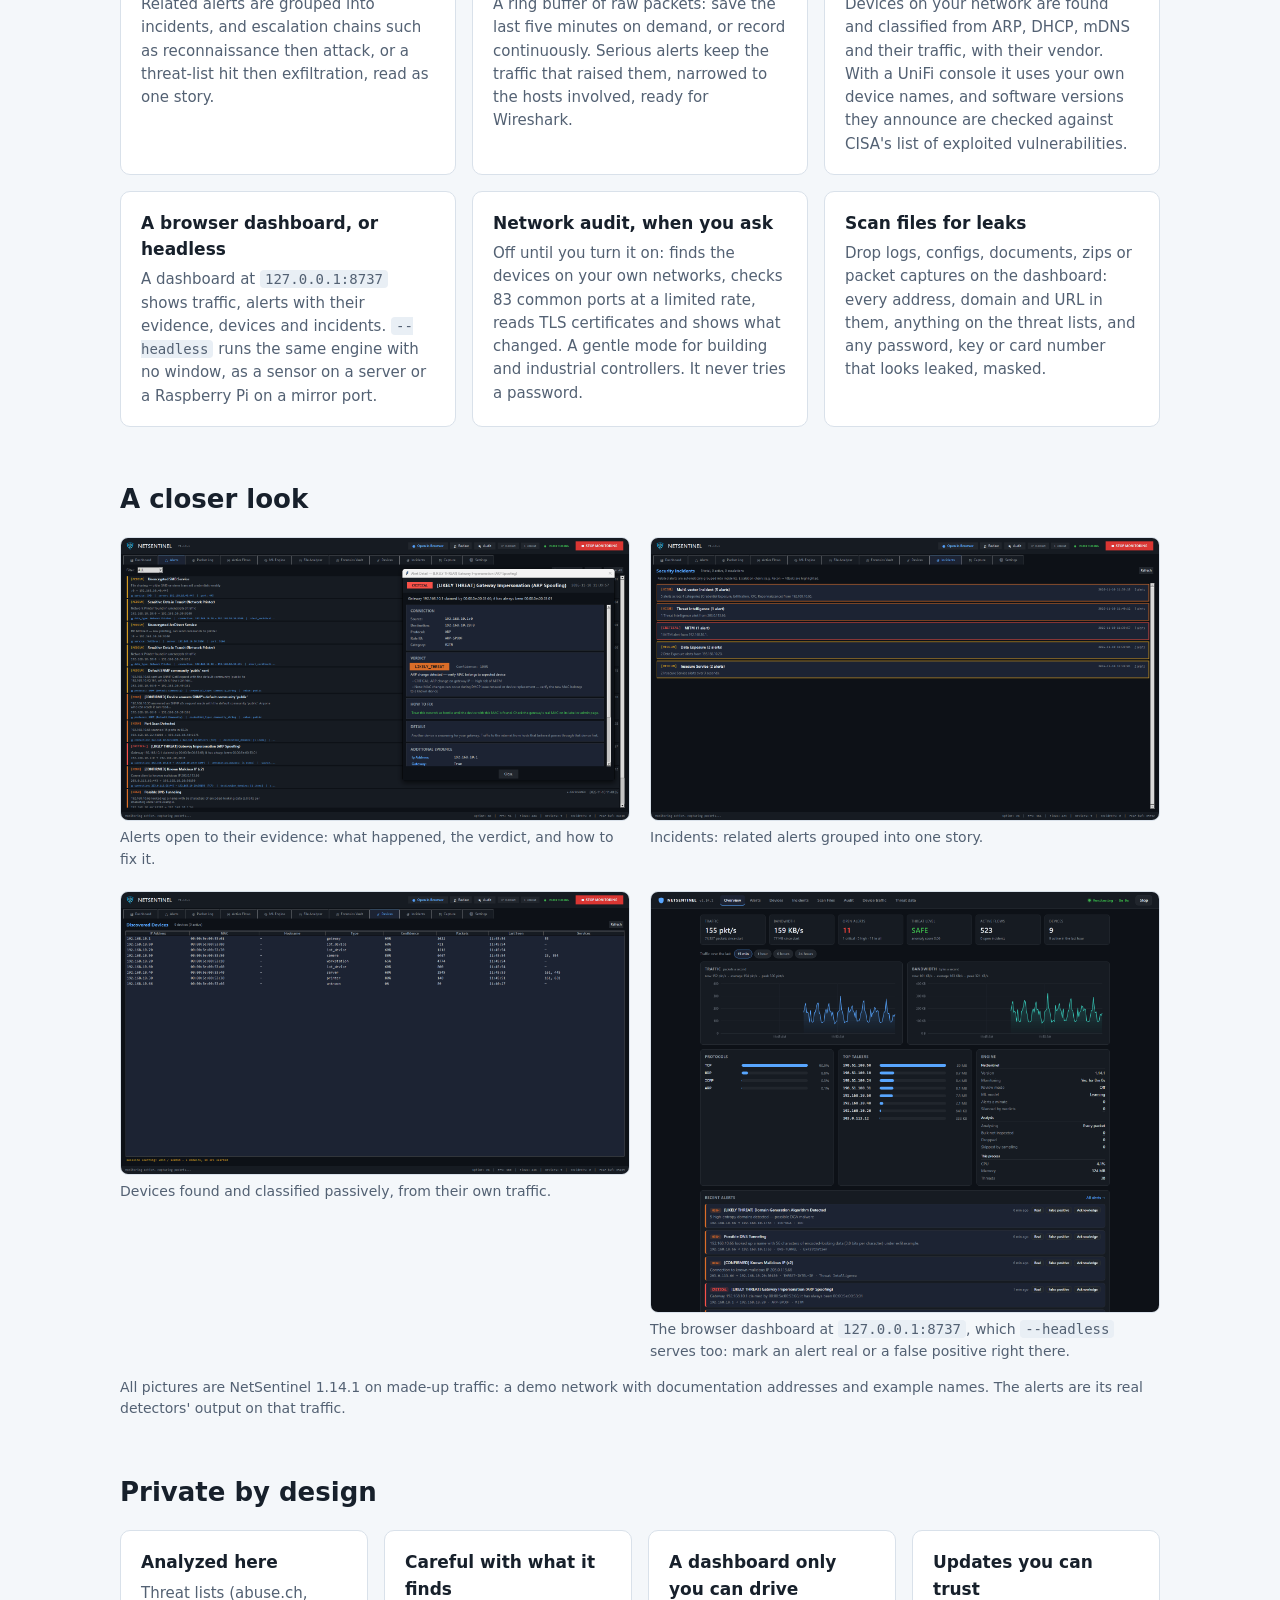
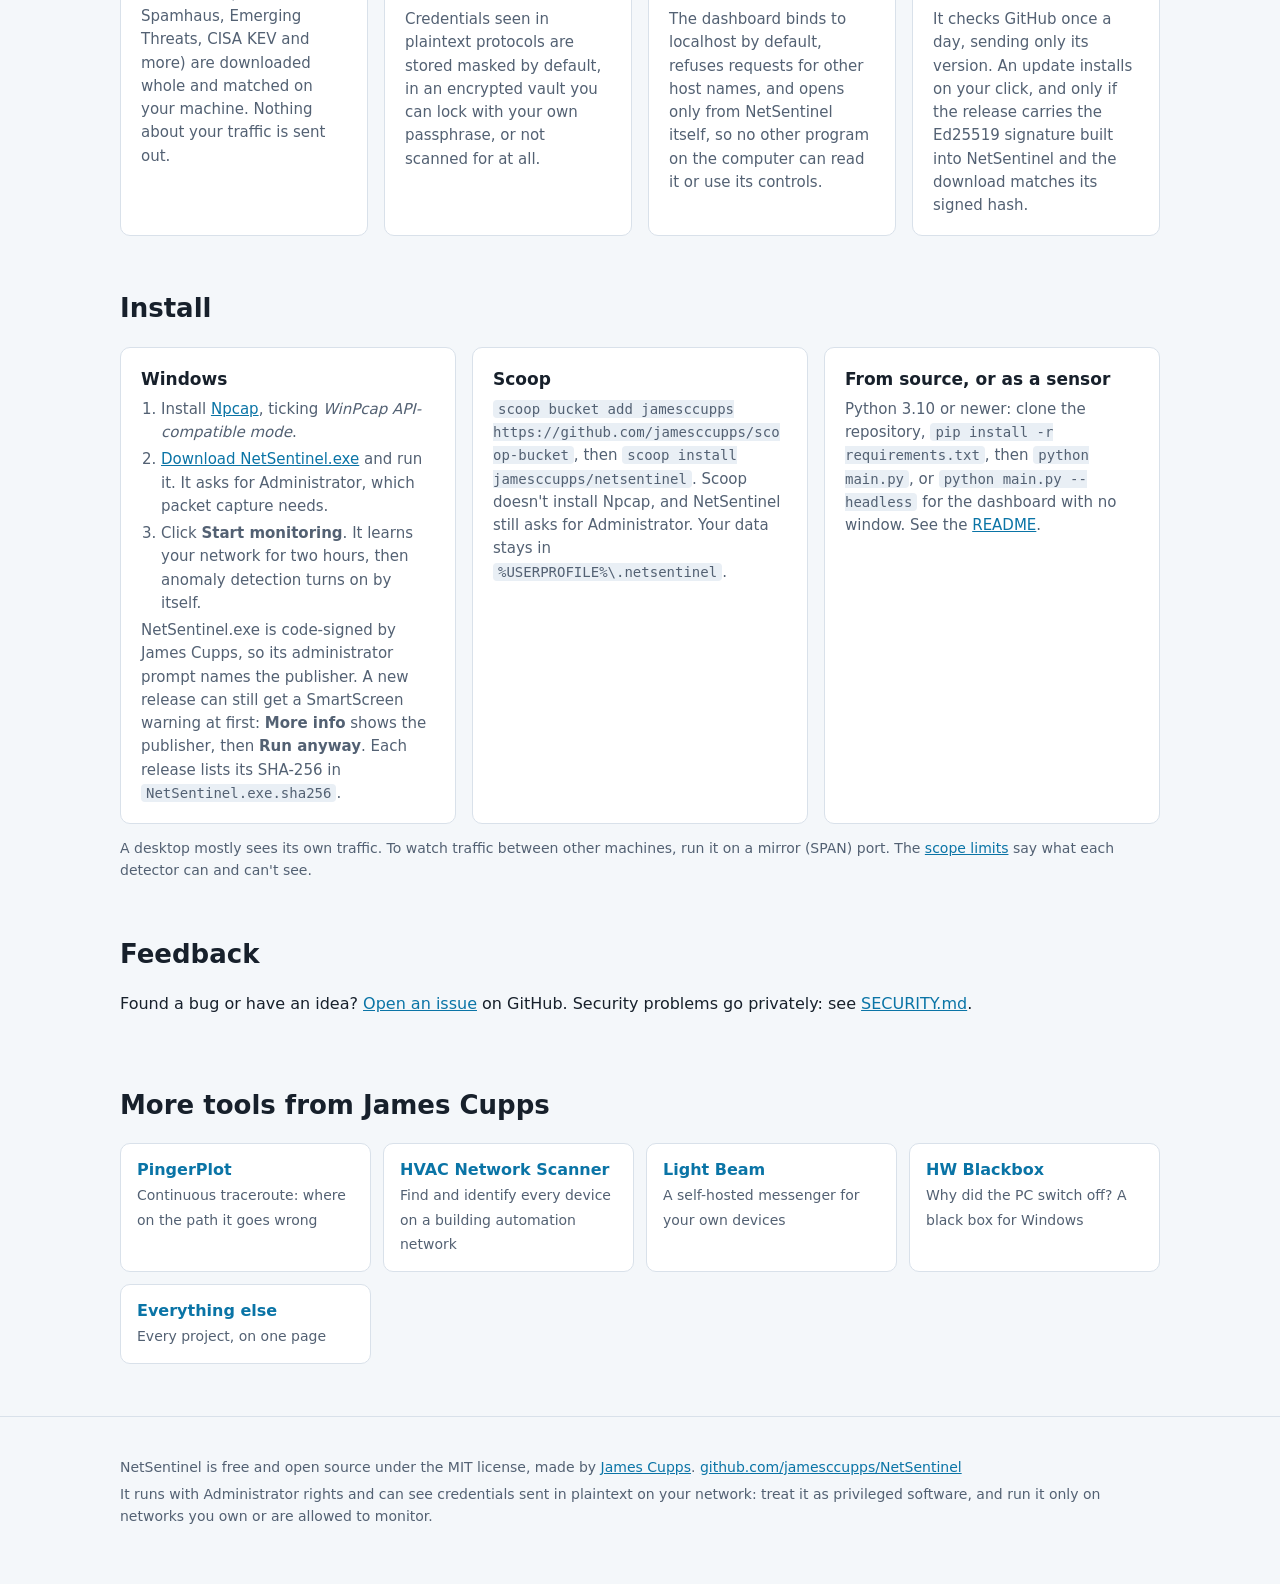
==== commit 56573f09: "Open the dashboard only from NetSentinel GET / returned the page with the token in it to anything th" ====
--- a/site/index.html
+++ b/site/index.html
@@ -190,7 +190,7 @@
     <div class="grid four">
       <div class="card"><h3>Analyzed here</h3><p>Threat lists (abuse.ch, Spamhaus, Emerging Threats, CISA KEV and more) are downloaded whole and matched on your machine. Nothing about your traffic is sent out.</p></div>
       <div class="card"><h3>Careful with what it finds</h3><p>Credentials seen in plaintext protocols are stored masked by default, in an encrypted vault you can lock with your own passphrase, or not scanned for at all.</p></div>
-      <div class="card"><h3>A dashboard only you can drive</h3><p>The dashboard binds to localhost by default, refuses requests for other host names, and its controls need a token only the page carries.</p></div>
+      <div class="card"><h3>A dashboard only you can drive</h3><p>The dashboard binds to localhost by default, refuses requests for other host names, and opens only from NetSentinel itself, so no other program on the computer can read it or use its controls.</p></div>
       <div class="card"><h3>Updates you can trust</h3><p>It checks GitHub once a day, sending only its version. An update installs on your click, and only if the release carries the Ed25519 signature built into NetSentinel and the download matches its signed hash.</p></div>
     </div>
   </section>
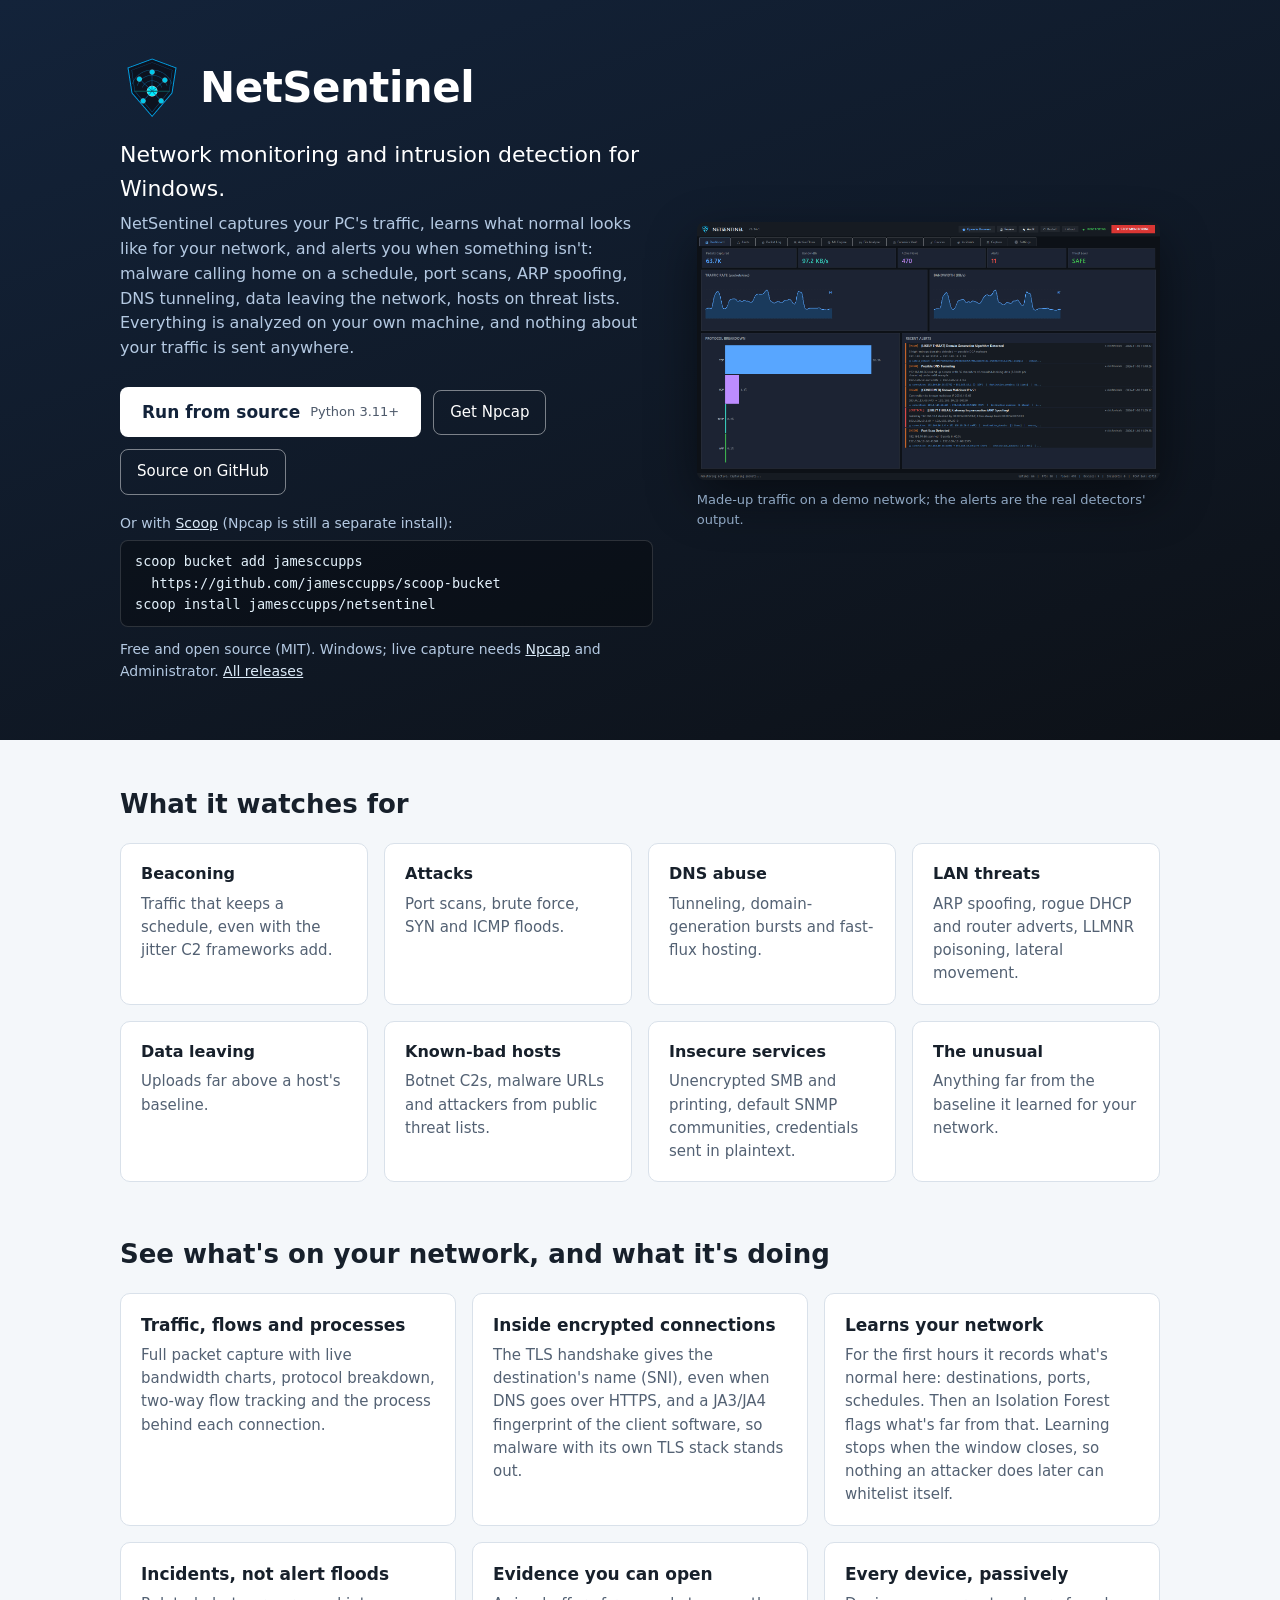
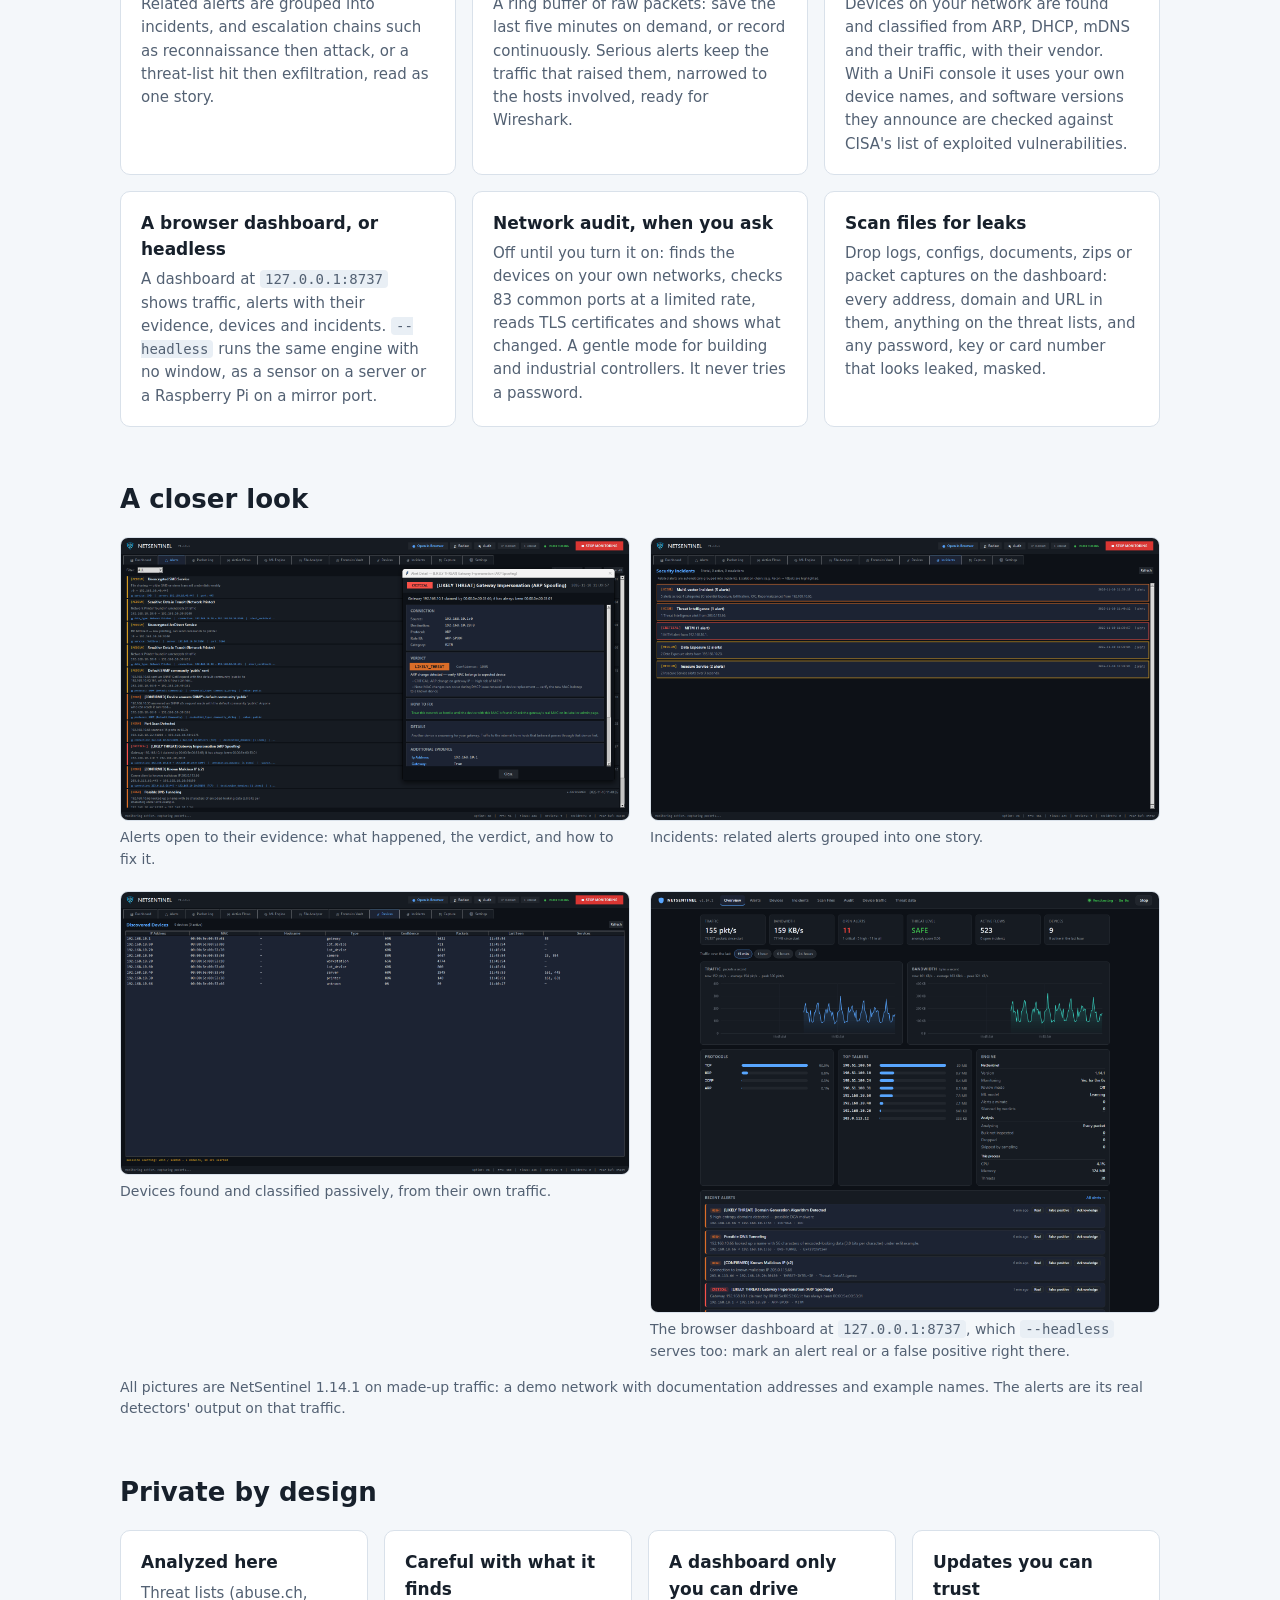
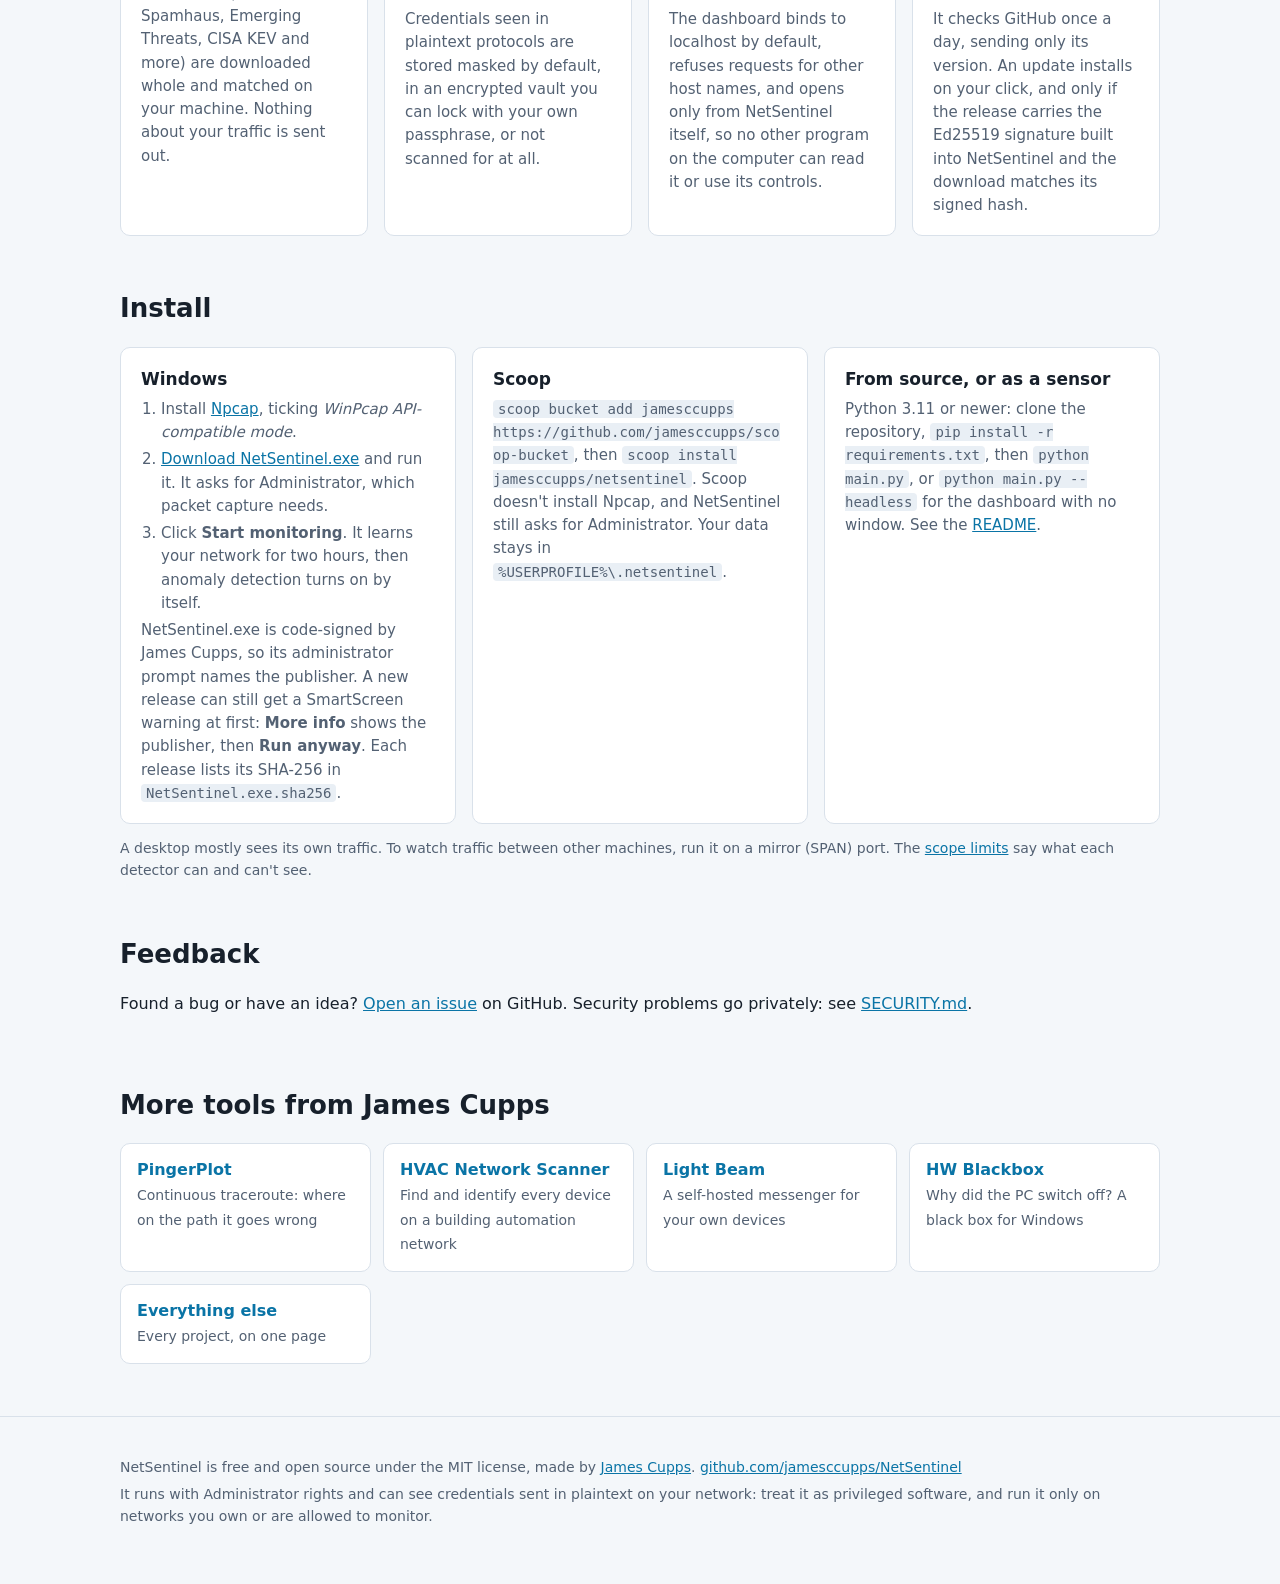
==== commit cf6e6a01: "Require Python 3.11; Pillow's minimum past its advisories Python 3.10 reached its end of life in Oct" ====
--- a/site/index.html
+++ b/site/index.html
@@ -213,7 +213,7 @@
       </div>
       <div class="card" id="source">
         <h3>From source, or as a sensor</h3>
-        <p>Python 3.10 or newer: clone the repository, <code>pip install -r requirements.txt</code>, then <code>python main.py</code>, or <code>python main.py --headless</code> for the dashboard with no window. See the <a href="https://github.com/jamesccupps/NetSentinel#quick-start">README</a>.</p>
+        <p>Python 3.11 or newer: clone the repository, <code>pip install -r requirements.txt</code>, then <code>python main.py</code>, or <code>python main.py --headless</code> for the dashboard with no window. See the <a href="https://github.com/jamesccupps/NetSentinel#quick-start">README</a>.</p>
       </div>
     </div>
     <p class="note">A desktop mostly sees its own traffic. To watch traffic between other machines, run it on a mirror (SPAN) port. The <a href="https://github.com/jamesccupps/NetSentinel#known-scope-limits">scope limits</a> say what each detector can and can't see.</p>
@@ -260,7 +260,7 @@
   } else if (!windows) {
     primary.href = "https://github.com/jamesccupps/NetSentinel#quick-start";
     primary.firstChild.nodeValue = "Run from source ";
-    note.textContent = "Python 3.10+";
+    note.textContent = "Python 3.11+";
   }
   // The latest version, from GitHub (the page works without it).
   try {
